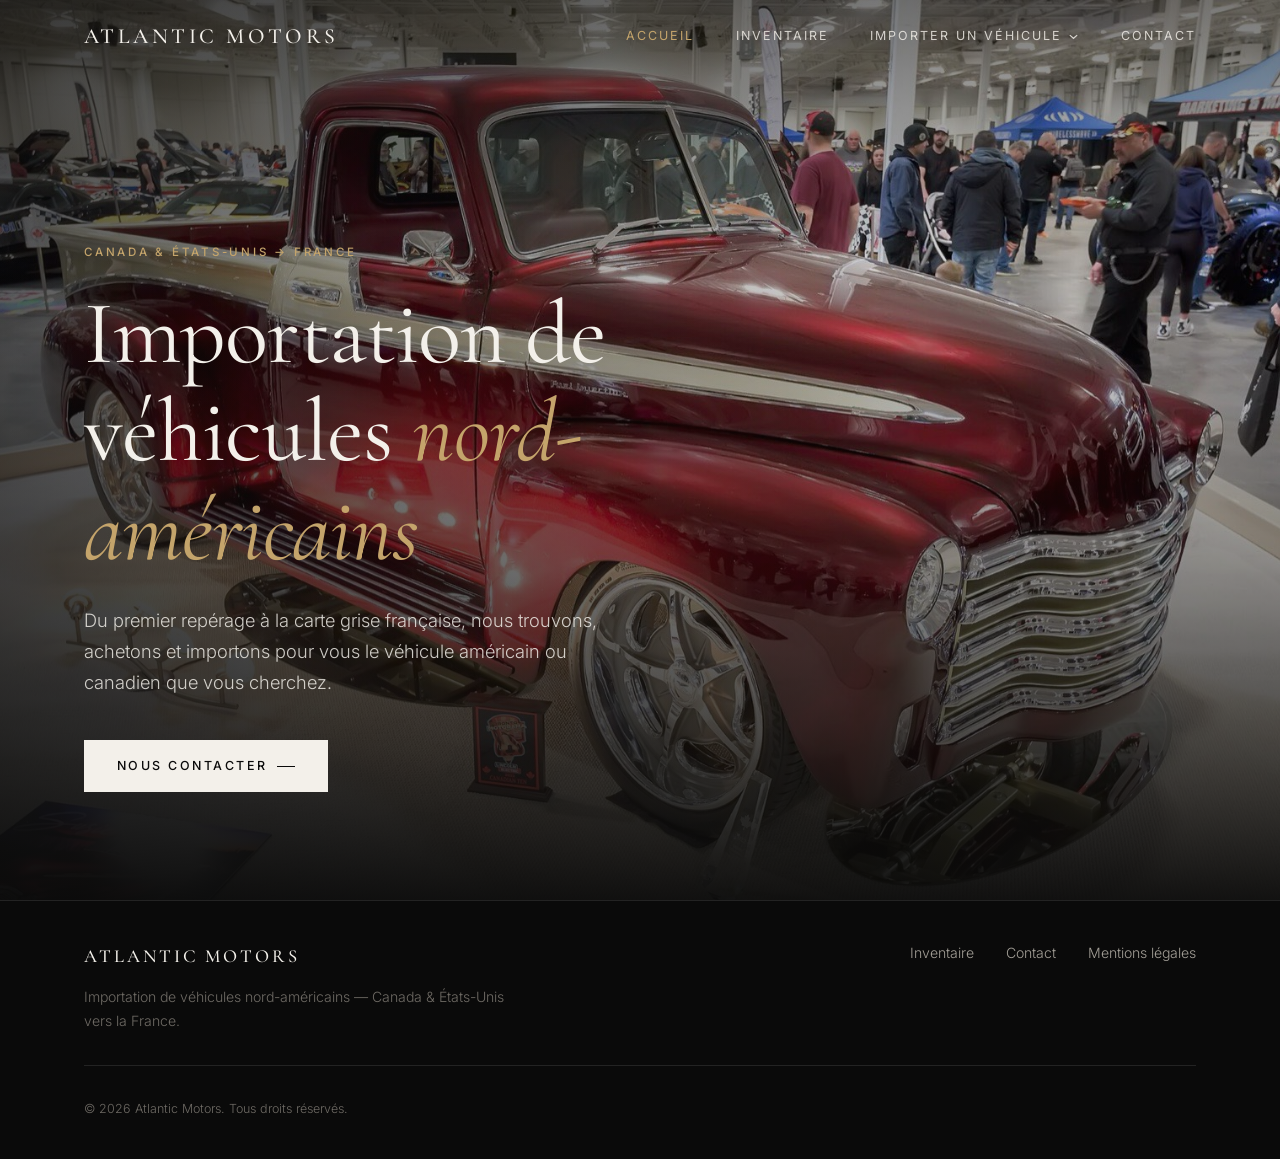
==== index.html @ 896027af "Site Atlantic Motors : pages, inventaire, espace propriétaire - Site statique (accueil, inventaire, " ====
<!DOCTYPE html>
<html lang="fr">
<head>
  <meta charset="utf-8">
  <meta name="viewport" content="width=device-width, initial-scale=1, viewport-fit=cover">
  <title>Atlantic Motors — Importation de véhicules nord-américains</title>
  <meta name="description" content="Importation de véhicules du Canada et des États-Unis vers la France : recherche, achat, transport, dédouanement, homologation et carte grise.">
  <meta name="theme-color" content="#0a0a0a">
  <link rel="preconnect" href="https://fonts.googleapis.com">
  <link rel="preconnect" href="https://fonts.gstatic.com" crossorigin>
  <link href="https://fonts.googleapis.com/css2?family=Cormorant+Garamond:ital,wght@0,400;0,500;1,400&family=Inter:wght@300;400;500&display=swap" rel="stylesheet">
  <link rel="stylesheet" href="css/style.css">
  <!-- Pour changer la photo d'accueil : remplacez assets/img/hero.jpg (format paysage, 1600 px de large conseillé) -->
  <link rel="preload" as="image" href="assets/img/hero.jpg">
</head>
<body class="page-home">

  <main id="contenu">
    <section class="hero">
      <div class="hero-media" style="background-image: url('assets/img/hero.jpg');" role="img" aria-label="Pick-up Chevrolet de 1949 restauré"></div>
      <div class="container hero-content hero-anim">
        <span class="eyebrow">Canada &amp; États-Unis → France</span>
        <h1>Importation de véhicules <em>nord-américains</em></h1>
        <p>Du premier repérage à la carte grise française, nous trouvons, achetons et importons pour vous le véhicule américain ou canadien que vous cherchez.</p>
        <div><a class="btn btn-solid" href="contact.html">Nous contacter</a></div>
      </div>
    </section>
  </main>

  <script src="js/config.js"></script>
  <script src="js/main.js"></script>
</body>
</html>
---- css/style.css ----
/* =========================================================
   Atlantic Motors — feuille de style
   Pour changer les couleurs, modifiez les variables ci-dessous.
   ========================================================= */
:root {
  --bg: #0a0a0a;
  --bg-elevated: #131313;
  --bg-soft: #1a1a1a;
  --text: #f3f0ea;
  --muted: #a39f97;
  --faint: #6e6a64;
  --line: rgba(255, 255, 255, 0.1);
  --line-strong: rgba(255, 255, 255, 0.22);
  --accent: #c4a46b;          /* doré discret — remplacez par #8e2b2b pour un rouge sombre */
  --accent-soft: rgba(196, 164, 107, 0.14);

  --font-serif: "Cormorant Garamond", "Iowan Old Style", "Palatino Linotype", Georgia, serif;
  --font-sans: "Inter", -apple-system, BlinkMacSystemFont, "Segoe UI", Roboto, sans-serif;

  --header-h: 72px;
  --gutter: clamp(20px, 5vw, 64px);
  --max: 1240px;
  --ease: cubic-bezier(0.22, 0.61, 0.36, 1);

  color-scheme: dark;
}

*, *::before, *::after { box-sizing: border-box; }

html { -webkit-text-size-adjust: 100%; scroll-behavior: smooth; }

body {
  margin: 0;
  background: var(--bg);
  color: var(--text);
  font-family: var(--font-sans);
  font-size: 16px;
  font-weight: 300;
  line-height: 1.7;
  -webkit-font-smoothing: antialiased;
  text-rendering: optimizeLegibility;
}
body.no-scroll { overflow: hidden; }

img { max-width: 100%; display: block; }
a { color: inherit; text-decoration: none; }
button { font: inherit; color: inherit; }

h1, h2, h3 {
  font-family: var(--font-serif);
  font-weight: 400;
  line-height: 1.1;
  letter-spacing: -0.01em;
  margin: 0;
}

p { margin: 0 0 1em; }

::selection { background: var(--accent); color: #000; }

:focus-visible { outline: 1px solid var(--accent); outline-offset: 3px; }

.container {
  width: 100%;
  max-width: var(--max);
  margin-inline: auto;
  padding-inline: var(--gutter);
}

.skip-link {
  position: absolute; left: 16px; top: -60px; z-index: 200;
  background: var(--text); color: var(--bg); padding: 8px 14px;
}
.skip-link:focus { top: 12px; }

.eyebrow {
  display: inline-block;
  font-size: 0.72rem;
  font-weight: 500;
  letter-spacing: 0.24em;
  text-transform: uppercase;
  color: var(--accent);
  margin-bottom: 1.4rem;
}

/* ---------- Boutons ---------- */
.btn {
  display: inline-flex;
  align-items: center;
  justify-content: center;
  gap: 0.75em;
  min-height: 52px;
  padding: 0 2rem;
  border: 1px solid var(--line-strong);
  background: transparent;
  font-size: 0.78rem;
  font-weight: 500;
  letter-spacing: 0.2em;
  text-transform: uppercase;
  cursor: pointer;
  transition: background 0.4s var(--ease), color 0.4s var(--ease), border-color 0.4s var(--ease);
}
.btn::after {
  content: "";
  width: 18px; height: 1px;
  background: currentColor;
  transition: width 0.4s var(--ease);
}
.btn:hover { border-color: var(--accent); color: var(--accent); }
.btn:hover::after { width: 28px; }
.btn-solid { background: var(--text); color: var(--bg); border-color: var(--text); }
.btn-solid:hover { background: var(--accent); border-color: var(--accent); color: #0a0a0a; }
.btn:disabled { opacity: 0.5; cursor: wait; }

/* =========================================================
   En-tête et menu
   ========================================================= */
.site-header {
  position: fixed;
  inset: 0 0 auto 0;
  z-index: 100;
  padding-top: env(safe-area-inset-top, 0px);
  transition: background 0.5s var(--ease), border-color 0.5s var(--ease);
  border-bottom: 1px solid transparent;
}
.site-header.scrolled,
.site-header.menu-open {
  background: rgba(10, 10, 10, 0.86);
  -webkit-backdrop-filter: blur(14px);
  backdrop-filter: blur(14px);
  border-bottom-color: var(--line);
}
.header-inner {
  height: var(--header-h);
  max-width: var(--max);
  margin-inline: auto;
  padding-inline: var(--gutter);
  display: flex;
  align-items: center;
  justify-content: space-between;
}
.brand {
  font-family: var(--font-serif);
  font-size: 1.35rem;
  font-weight: 500;
  letter-spacing: 0.16em;
  text-transform: uppercase;
  position: relative;
  z-index: 2;
}

.nav-list, .submenu { list-style: none; margin: 0; padding: 0; }

.nav-list a,
.sub-toggle {
  font-size: 0.78rem;
  font-weight: 400;
  letter-spacing: 0.16em;
  text-transform: uppercase;
  color: var(--text);
  opacity: 0.82;
  transition: opacity 0.3s, color 0.3s;
}
.nav-list a:hover, .sub-toggle:hover { opacity: 1; }
.nav-list a[aria-current="page"], .has-sub.is-active > .sub-toggle { color: var(--accent); opacity: 1; }

.sub-toggle {
  display: inline-flex; align-items: center; gap: 0.5em;
  background: none; border: 0; padding: 0; cursor: pointer;
}
.chevron { width: 11px; height: 11px; transition: transform 0.3s var(--ease); }
.has-sub.open .chevron { transform: rotate(180deg); }

/* Bouton burger (mobile) */
.nav-toggle {
  position: relative; z-index: 2;
  width: 44px; height: 44px;
  margin-right: -10px;
  background: none; border: 0; cursor: pointer;
  display: grid; place-content: center; gap: 7px;
}
.nav-toggle span {
  display: block; width: 24px; height: 1px; background: var(--text);
  transition: transform 0.4s var(--ease);
}
.menu-open .nav-toggle span:first-child { transform: translateY(4px) rotate(45deg); }
.menu-open .nav-toggle span:last-child { transform: translateY(-4px) rotate(-45deg); }

/* Menu mobile : panneau plein écran */
@media (max-width: 899px) {
  .main-nav {
    position: fixed;
    inset: 0;
    background: var(--bg);
    padding: calc(var(--header-h) + env(safe-area-inset-top, 0px) + 32px) var(--gutter) 48px;
    overflow-y: auto;
    opacity: 0;
    visibility: hidden;
    transition: opacity 0.45s var(--ease), visibility 0.45s;
  }
  .menu-open .main-nav { opacity: 1; visibility: visible; }
  .nav-list > li {
    border-bottom: 1px solid var(--line);
    opacity: 0; transform: translateY(12px);
    transition: opacity 0.5s var(--ease), transform 0.5s var(--ease);
  }
  .menu-open .nav-list > li { opacity: 1; transform: none; }
  .menu-open .nav-list > li:nth-child(2) { transition-delay: 0.05s; }
  .menu-open .nav-list > li:nth-child(3) { transition-delay: 0.1s; }
  .menu-open .nav-list > li:nth-child(4) { transition-delay: 0.15s; }
  .nav-list > li > a,
  .nav-list > li > .sub-toggle {
    display: flex; justify-content: space-between; align-items: center; width: 100%;
    padding: 1.15rem 0;
    font-family: var(--font-serif);
    font-size: 1.75rem;
    letter-spacing: 0;
    text-transform: none;
    opacity: 1;
  }
  .chevron { width: 16px; height: 16px; }
  .submenu {
    display: block; max-height: 0; overflow: hidden;
    transition: max-height 0.45s var(--ease);
  }
  .has-sub.open .submenu { max-height: 240px; }
  .submenu a { display: block; padding: 0.55rem 0 0.55rem 1rem; font-size: 0.82rem; border-left: 1px solid var(--line-strong); }
  .submenu li:last-child a { margin-bottom: 1.2rem; }
}

/* Menu bureau avec sous-menu déroulant */
@media (min-width: 900px) {
  .nav-toggle { display: none; }
  .nav-list { display: flex; align-items: center; gap: 2.6rem; }
  .has-sub { position: relative; }
  .nav-list > li > a, .sub-toggle { padding: 0.6rem 0; display: inline-flex; }
  .submenu {
    position: absolute;
    top: 100%; left: 50%;
    min-width: 290px;
    padding: 0.75rem 0;
    background: rgba(14, 14, 14, 0.97);
    border: 1px solid var(--line);
    transform: translate(-50%, 8px);
    opacity: 0; visibility: hidden;
    transition: opacity 0.3s var(--ease), transform 0.3s var(--ease), visibility 0.3s;
  }
  .has-sub:hover .submenu,
  .has-sub:focus-within .submenu,
  .has-sub.open .submenu {
    opacity: 1; visibility: visible; transform: translate(-50%, 0);
  }
  .has-sub:hover .chevron { transform: rotate(180deg); }
  .submenu a { display: block; padding: 0.7rem 1.5rem; letter-spacing: 0.12em; white-space: nowrap; }
  .submenu a:hover { background: var(--bg-soft); }
}

/* =========================================================
   Accueil — image plein écran
   ========================================================= */
.hero {
  position: relative;
  min-height: 100vh;
  min-height: 100svh;
  display: flex;
  align-items: flex-end;
  overflow: hidden;
  isolation: isolate;
}
.hero-media {
  position: absolute; inset: 0; z-index: -2;
  background: #111 center / cover no-repeat;
  transform: scale(1.08);
  transition: transform 6s var(--ease);
}
.is-loaded .hero-media { transform: scale(1); }
.hero::after {
  content: ""; position: absolute; inset: 0; z-index: -1;
  background:
    linear-gradient(180deg, rgba(10,10,10,0.55) 0%, rgba(10,10,10,0.15) 30%, rgba(10,10,10,0.45) 62%, rgba(10,10,10,0.96) 100%),
    linear-gradient(90deg, rgba(10,10,10,0.6) 0%, rgba(10,10,10,0) 70%);
}
.hero-content {
  padding-block: calc(var(--header-h) + 64px) clamp(56px, 12vh, 120px);
}
.hero h1 {
  font-size: clamp(2.6rem, 8vw, 5.6rem);
  max-width: 13ch;
  margin-bottom: 1.5rem;
}
.hero h1 em { font-style: italic; color: var(--accent); }
.hero p {
  max-width: 34rem;
  font-size: clamp(1rem, 2.2vw, 1.15rem);
  color: rgba(243, 240, 234, 0.82);
  margin-bottom: 2.6rem;
}
.hero-anim > * {
  opacity: 0; transform: translateY(18px);
  transition: opacity 1.1s var(--ease), transform 1.1s var(--ease);
}
.is-loaded .hero-anim > * { opacity: 1; transform: none; }
.is-loaded .hero-anim > *:nth-child(2) { transition-delay: 0.15s; }
.is-loaded .hero-anim > *:nth-child(3) { transition-delay: 0.3s; }
.is-loaded .hero-anim > *:nth-child(4) { transition-delay: 0.45s; }

/* =========================================================
   En-tête des pages intérieures
   ========================================================= */
.page-hero {
  position: relative;
  padding-block: calc(var(--header-h) + clamp(64px, 12vw, 140px)) clamp(48px, 8vw, 96px);
  border-bottom: 1px solid var(--line);
  isolation: isolate;
  overflow: hidden;
}
.page-hero-media {
  position: absolute; inset: 0; z-index: -2;
  background: center / cover no-repeat;
  opacity: 0.38;
}
.page-hero.has-image::after {
  content: ""; position: absolute; inset: 0; z-index: -1;
  background: linear-gradient(180deg, rgba(10,10,10,0.5), var(--bg));
}
.page-hero h1 { font-size: clamp(2.4rem, 6.5vw, 4.6rem); max-width: 16ch; }
.page-hero .lead {
  margin-top: 1.6rem;
  max-width: 38rem;
  color: var(--muted);
  font-size: 1.08rem;
}

.section { padding-block: clamp(64px, 10vw, 128px); }
.section + .section { padding-top: 0; }
.section-title { font-size: clamp(1.9rem, 4.5vw, 3rem); margin-bottom: 1.5rem; }

/* Apparition au défilement */
.reveal {
  opacity: 0; transform: translateY(24px);
  transition: opacity 0.9s var(--ease) var(--delay, 0ms), transform 0.9s var(--ease) var(--delay, 0ms);
}
.reveal.is-visible { opacity: 1; transform: none; }

/* =========================================================
   Inventaire
   ========================================================= */
.inventory-bar {
  display: flex; flex-wrap: wrap; gap: 1rem 2rem;
  align-items: center; justify-content: space-between;
  margin-bottom: 3rem;
}
.filters { display: flex; flex-wrap: wrap; gap: 0.5rem; }
.filters button {
  background: none;
  border: 1px solid var(--line);
  padding: 0.55rem 1.1rem;
  font-size: 0.72rem; letter-spacing: 0.16em; text-transform: uppercase;
  color: var(--muted);
  cursor: pointer;
  transition: all 0.3s var(--ease);
}
.filters button:hover { color: var(--text); border-color: var(--line-strong); }
.filters button[aria-pressed="true"] { color: var(--bg); background: var(--text); border-color: var(--text); }
.vehicle-count { color: var(--faint); font-size: 0.85rem; letter-spacing: 0.06em; }

.vehicle-grid {
  display: grid;
  grid-template-columns: repeat(auto-fill, minmax(min(100%, 340px), 1fr));
  gap: clamp(2.5rem, 4vw, 3.5rem) clamp(1.5rem, 3vw, 2.5rem);
}
.vehicle-link { display: block; }
.vehicle-media {
  position: relative;
  aspect-ratio: 4 / 3;
  overflow: hidden;
  background: var(--bg-soft);
}
.vehicle-media img {
  width: 100%; height: 100%; object-fit: cover;
  transition: transform 1.2s var(--ease), filter 0.6s var(--ease);
}
.vehicle-link:hover .vehicle-media img { transform: scale(1.04); }
.status-vendu .vehicle-media img { filter: grayscale(0.85) brightness(0.6); }

.badge {
  display: inline-flex; align-items: center; gap: 0.5em;
  font-size: 0.66rem; font-weight: 500; letter-spacing: 0.18em; text-transform: uppercase;
  padding: 0.4rem 0.75rem;
  background: rgba(10, 10, 10, 0.72);
  -webkit-backdrop-filter: blur(6px); backdrop-filter: blur(6px);
  border: 1px solid var(--line);
}
.vehicle-media .badge { position: absolute; top: 14px; left: 14px; }
.badge::before { content: ""; width: 6px; height: 6px; border-radius: 50%; background: currentColor; }
.badge-disponible { color: var(--accent); }
.badge-reserve { color: var(--text); }
.badge-reserve::before { background: transparent; border: 1px solid currentColor; }
.badge-vendu { color: var(--faint); }

.vehicle-info { padding-top: 1.3rem; }
.vehicle-make {
  font-size: 0.7rem; letter-spacing: 0.22em; text-transform: uppercase;
  color: var(--muted); margin-bottom: 0.35rem;
}
.vehicle-model { font-size: 1.75rem; margin-bottom: 0.6rem; transition: color 0.3s; }
.vehicle-link:hover .vehicle-model { color: var(--accent); }
.vehicle-meta {
  display: flex; gap: 1.2rem;
  font-size: 0.88rem; color: var(--muted);
  margin-bottom: 1rem;
}
.vehicle-meta span + span::before { content: "·"; margin-right: 1.2rem; color: var(--faint); }
.vehicle-price {
  display: flex; justify-content: space-between; align-items: baseline;
  padding-top: 1rem; border-top: 1px solid var(--line);
  font-family: var(--font-serif); font-size: 1.4rem;
  margin: 0;
}
.price-label {
  font-family: var(--font-sans);
  font-size: 0.68rem; letter-spacing: 0.18em; text-transform: uppercase;
  color: var(--faint);
}
.status-vendu .vehicle-price { color: var(--faint); text-decoration: line-through; text-decoration-thickness: 1px; }
.empty { color: var(--muted); grid-column: 1 / -1; }

/* ---------- Fiche détaillée (fenêtre) ---------- */
.vehicle-dialog {
  width: min(1180px, 100%);
  max-width: 100%;
  max-height: 100%;
  height: 100%;
  margin: 0 auto;
  padding: 0;
  border: 0;
  background: var(--bg);
  color: var(--text);
  overflow-y: auto;
  overscroll-behavior: contain;
}
.vehicle-dialog::backdrop { background: rgba(0, 0, 0, 0.82); -webkit-backdrop-filter: blur(4px); backdrop-filter: blur(4px); }
.vehicle-dialog[open] { animation: dialog-in 0.5s var(--ease); }
@keyframes dialog-in { from { opacity: 0; transform: translateY(24px); } to { opacity: 1; transform: none; } }

@media (min-width: 900px) {
  .vehicle-dialog { height: auto; max-height: calc(100vh - 64px); margin: auto; border: 1px solid var(--line); }
}

.dialog-close {
  position: sticky; top: 0; z-index: 5;
  display: flex; margin-left: auto;
  width: 52px; height: 52px;
  align-items: center; justify-content: center;
  background: rgba(10,10,10,0.85); border: 0; cursor: pointer;
  font-size: 1.6rem; font-weight: 200; line-height: 1;
  margin-top: env(safe-area-inset-top, 0px);
}
.dialog-close:hover { color: var(--accent); }

.detail {
  display: grid;
  gap: 2rem;
  padding: 0 0 2.5rem;
  margin-top: -52px;
}
@media (min-width: 900px) {
  .detail { grid-template-columns: 1.35fr 1fr; gap: 3rem; padding: 3rem; margin-top: -52px; }
}
.gallery-main {
  position: relative;
  aspect-ratio: 4 / 3;
  background: var(--bg-soft);
  overflow: hidden;
}
.gallery-main img {
  width: 100%; height: 100%; object-fit: cover;
  opacity: 0; transition: opacity 0.5s var(--ease);
}
.gallery-main img.is-shown { opacity: 1; }
.gallery-nav {
  position: absolute; top: 50%; transform: translateY(-50%);
  width: 44px; height: 44px;
  background: rgba(10,10,10,0.6); border: 1px solid var(--line);
  font-size: 1.5rem; line-height: 1; cursor: pointer;
  transition: background 0.3s, color 0.3s;
}
.gallery-nav:hover { background: rgba(10,10,10,0.9); color: var(--accent); }
.gallery-nav.prev { left: 12px; }
.gallery-nav.next { right: 12px; }
.gallery-counter {
  position: absolute; right: 14px; bottom: 12px;
  font-size: 0.72rem; letter-spacing: 0.14em;
  background: rgba(10,10,10,0.6); padding: 0.25rem 0.6rem;
}
.thumbs {
  display: flex; gap: 8px; margin-top: 8px;
  overflow-x: auto; padding-inline: var(--gutter);
}
@media (min-width: 900px) { .thumbs { padding-inline: 0; } }
.thumb {
  flex: 0 0 88px; aspect-ratio: 4 / 3;
  padding: 0; border: 1px solid transparent; background: none; cursor: pointer;
  opacity: 0.5; transition: opacity 0.3s, border-color 0.3s;
}
.thumb img { width: 100%; height: 100%; object-fit: cover; }
.thumb:hover { opacity: 0.85; }
.thumb[aria-current="true"] { opacity: 1; border-color: var(--accent); }

.detail-info { padding-inline: var(--gutter); }
@media (min-width: 900px) { .detail-info { padding-inline: 0; padding-top: 0.5rem; } }
.detail-info .badge { margin-bottom: 1.4rem; }
.detail-title { font-size: clamp(2rem, 5vw, 2.8rem); margin-bottom: 1.4rem; }
.detail-year { color: var(--muted); font-style: italic; }
.detail-price {
  display: flex; flex-direction: column; gap: 0.2rem;
  font-family: var(--font-serif); font-size: 2rem;
  margin-bottom: 1.6rem;
}
.detail-desc { color: var(--muted); margin-bottom: 2rem; }
.specs { margin: 0 0 2.2rem; border-top: 1px solid var(--line); }
.specs div {
  display: flex; justify-content: space-between; gap: 1.5rem;
  padding: 0.75rem 0; border-bottom: 1px solid var(--line);
  font-size: 0.92rem;
}
.specs dt { color: var(--muted); }
.specs dd { margin: 0; text-align: right; }
.detail-cta .btn { width: 100%; }
.sold-note { color: var(--muted); font-size: 0.92rem; }
.ref { margin-top: 1.4rem; font-size: 0.72rem; letter-spacing: 0.16em; color: var(--faint); }

/* =========================================================
   Pages d'import
   ========================================================= */
.intro-grid { display: grid; gap: 2rem; }
@media (min-width: 900px) { .intro-grid { grid-template-columns: 1fr 1.4fr; gap: 5rem; } }
.intro-grid p { color: var(--muted); font-size: 1.05rem; }

.steps { list-style: none; margin: 0; padding: 0; counter-reset: step; }
.step {
  counter-increment: step;
  display: grid;
  grid-template-columns: 3.2rem 1fr;
  gap: 0 1.2rem;
  padding: 2.4rem 0;
  border-top: 1px solid var(--line);
}
.step:last-child { border-bottom: 1px solid var(--line); }
.step::before {
  content: counter(step, decimal-leading-zero);
  font-family: var(--font-serif);
  font-size: 1.6rem;
  color: var(--accent);
  line-height: 1.2;
}
@media (min-width: 900px) {
  .step { grid-template-columns: 8rem 1fr 1.2fr; gap: 0 3rem; }
  .step::before { font-size: 2.6rem; }
  .step-body { grid-column: 3; }
  .step h3 { grid-column: 2; }
}
.step h3 { font-size: 1.6rem; margin-bottom: 0.8rem; }
.step-body { grid-column: 2; color: var(--muted); }
.step-body p:last-child { margin-bottom: 0; }
.step-body strong { color: var(--text); font-weight: 500; }
.step-meta {
  display: flex; flex-wrap: wrap; gap: 0.5rem 1.5rem;
  margin-top: 1rem;
  font-size: 0.8rem; letter-spacing: 0.04em; color: var(--text);
}
.step-meta span { display: inline-flex; gap: 0.5em; }
.step-meta span::before { content: "—"; color: var(--accent); }

.callout {
  position: relative;
  padding: clamp(2rem, 5vw, 3.5rem);
  background: var(--bg-elevated);
  border: 1px solid var(--line);
  border-left: 2px solid var(--accent);
}
.callout h2 { font-size: clamp(1.7rem, 4vw, 2.4rem); margin-bottom: 1.2rem; }
.callout p, .callout li { color: var(--muted); }
.callout ul { padding-left: 1.1rem; margin: 0 0 1rem; }
.callout li { margin-bottom: 0.5rem; }
.callout li::marker { color: var(--accent); }
.callout strong { color: var(--text); font-weight: 500; }

.figures-wrap { overflow-x: auto; }
.figures {
  width: 100%;
  border-collapse: collapse;
  font-size: 0.95rem;
  min-width: 520px;
}
.figures th, .figures td {
  text-align: left; padding: 1rem 1rem 1rem 0;
  border-bottom: 1px solid var(--line);
  vertical-align: top;
}
.figures th {
  font-size: 0.68rem; font-weight: 500; letter-spacing: 0.18em; text-transform: uppercase;
  color: var(--faint);
}
.figures td:first-child { color: var(--muted); width: 45%; }
.figures td.value { font-family: var(--font-serif); font-size: 1.2rem; color: var(--text); white-space: nowrap; }
.disclaimer {
  margin-top: 1.4rem;
  font-size: 0.82rem; color: var(--faint);
}
.disclaimer strong { color: var(--accent); font-weight: 500; letter-spacing: 0.08em; text-transform: uppercase; font-size: 0.72rem; }

.docs-list { list-style: none; padding: 0; margin: 0; display: grid; gap: 0; }
@media (min-width: 700px) { .docs-list { grid-template-columns: 1fr 1fr; column-gap: 3rem; } }
.docs-list li {
  padding: 1rem 0 1rem 1.6rem; border-bottom: 1px solid var(--line);
  position: relative; color: var(--muted);
}
.docs-list li::before {
  content: ""; position: absolute; left: 0; top: 1.75rem;
  width: 8px; height: 1px; background: var(--accent);
}
.docs-list strong { color: var(--text); font-weight: 500; }

.cta-band {
  text-align: center;
  padding-block: clamp(72px, 12vw, 140px);
  border-top: 1px solid var(--line);
}
.cta-band h2 { font-size: clamp(2rem, 5vw, 3.2rem); margin-bottom: 1rem; }
.cta-band p { color: var(--muted); margin-bottom: 2.4rem; }

/* =========================================================
   Contact
   ========================================================= */
.contact-grid { display: grid; gap: 3.5rem; }
@media (min-width: 900px) { .contact-grid { grid-template-columns: 1fr 1.8fr; gap: 6rem; } }
.contact-aside h2 { font-size: 1.8rem; margin-bottom: 1.2rem; }
.contact-aside p { color: var(--muted); }
.contact-lines { list-style: none; padding: 0; margin: 2rem 0 0; }
.contact-lines li { padding: 1rem 0; border-top: 1px solid var(--line); }
.contact-lines li:last-child { border-bottom: 1px solid var(--line); }
.contact-lines .lbl {
  display: block; font-size: 0.68rem; letter-spacing: 0.18em; text-transform: uppercase;
  color: var(--faint); margin-bottom: 0.2rem;
}
.contact-lines a:hover { color: var(--accent); }

.vehicle-notice {
  padding: 1rem 1.25rem;
  margin-bottom: 2.4rem;
  border: 1px solid var(--line);
  border-left: 2px solid var(--accent);
  background: var(--accent-soft);
  font-size: 0.92rem;
}
.vehicle-notice strong { font-weight: 500; }

.form-grid { display: grid; gap: 1.8rem 2rem; }
@media (min-width: 700px) {
  .form-grid { grid-template-columns: 1fr 1fr; }
  .field-full { grid-column: 1 / -1; }
}
.field label {
  display: block;
  font-size: 0.7rem; font-weight: 500; letter-spacing: 0.18em; text-transform: uppercase;
  color: var(--muted);
  margin-bottom: 0.5rem;
}
.field label .opt { text-transform: none; letter-spacing: 0; color: var(--faint); font-weight: 300; }
.field input,
.field select,
.field textarea {
  width: 100%;
  padding: 0.85rem 0;
  background: transparent;
  border: 0;
  border-bottom: 1px solid var(--line-strong);
  border-radius: 0;
  color: var(--text);
  font: inherit;
  font-size: 1rem;  /* évite le zoom automatique sur iOS */
  transition: border-color 0.3s;
  -webkit-appearance: none;
  appearance: none;
}
.field select {
  background-image: url("data:image/svg+xml,%3Csvg xmlns='http://www.w3.org/2000/svg' viewBox='0 0 12 12'%3E%3Cpath d='M2 4.5 6 8l4-3.5' fill='none' stroke='%23a39f97' stroke-width='1.2'/%3E%3C/svg%3E");
  background-repeat: no-repeat; background-position: right 2px center; background-size: 12px;
  padding-right: 1.5rem;
}
.field select option { background: var(--bg-elevated); color: var(--text); }
.field textarea { resize: vertical; min-height: 160px; line-height: 1.6; }
.field input:focus,
.field select:focus,
.field textarea:focus { outline: none; border-bottom-color: var(--accent); }
.field input::placeholder, .field textarea::placeholder { color: var(--faint); }
.was-validated .field :invalid { border-bottom-color: #c25b5b; }

.consent {
  display: flex; gap: 0.8rem; align-items: flex-start;
  font-size: 0.85rem; color: var(--muted);
  cursor: pointer;
}
.consent input { margin-top: 0.3rem; accent-color: var(--accent); width: 16px; height: 16px; flex: none; }
.was-validated .consent input:invalid { outline: 1px solid #c25b5b; }

.form-actions { display: flex; flex-wrap: wrap; align-items: center; gap: 1.5rem; }
.form-status {
  padding: 1rem 1.25rem; font-size: 0.92rem;
  border: 1px solid var(--line); width: 100%;
}
.form-status.success { border-left: 2px solid var(--accent); }
.form-status.error { border-left: 2px solid #c25b5b; }
.hp { position: absolute; left: -9999px; width: 1px; height: 1px; overflow: hidden; }

/* =========================================================
   Mentions légales
   ========================================================= */
.legal { max-width: 46rem; }
.legal h2 { font-size: 1.7rem; margin: 3rem 0 1rem; }
.legal h2:first-child { margin-top: 0; }
.legal p, .legal li { color: var(--muted); }
.legal a { color: var(--text); border-bottom: 1px solid var(--line-strong); }
.legal a:hover { color: var(--accent); }
.legal mark { background: var(--accent-soft); color: var(--accent); padding: 0 0.25em; }
.legal ul { padding-left: 1.1rem; }

/* =========================================================
   Pied de page
   ========================================================= */
.site-footer {
  border-top: 1px solid var(--line);
  padding-block: 3.5rem calc(2.5rem + env(safe-area-inset-bottom, 0px));
  font-size: 0.88rem;
}
.footer-inner {
  display: grid; gap: 2rem;
}
@media (min-width: 800px) {
  .footer-inner { grid-template-columns: 1.5fr 1fr; align-items: start; }
  .footer-copy { grid-column: 1 / -1; }
}
.footer-brand .brand { display: inline-block; margin-bottom: 0.8rem; font-size: 1.15rem; }
.footer-brand p { color: var(--faint); max-width: 28rem; margin: 0; }
.footer-links { list-style: none; padding: 0; margin: 0; display: flex; flex-wrap: wrap; gap: 0.6rem 2rem; }
@media (min-width: 800px) { .footer-links { justify-content: flex-end; } }
.footer-links a { color: var(--muted); transition: color 0.3s; }
.footer-links a:hover { color: var(--accent); }
.footer-copy { margin: 0; padding-top: 2rem; border-top: 1px solid var(--line); color: var(--faint); font-size: 0.78rem; }

/* Accueil : le pied de page reste discret sous l'image */
.page-home .site-footer { padding-top: 2.5rem; }

/* =========================================================
   Accessibilité : réduire les animations si demandé
   ========================================================= */
@media (prefers-reduced-motion: reduce) {
  *, *::before, *::after {
    animation-duration: 0.01ms !important;
    transition-duration: 0.01ms !important;
    transition-delay: 0ms !important;
    scroll-behavior: auto !important;
  }
  .reveal, .hero-anim > * { opacity: 1; transform: none; }
}

/* Le flou d'arrière-plan crée un bloc conteneur qui confinerait le menu mobile plein écran :
   on le désactive quand le menu est ouvert. */
.site-header.menu-open {
  -webkit-backdrop-filter: none;
  backdrop-filter: none;
  background: var(--bg);
}

/* Fiche détaillée : la galerie reste visible pendant le défilement (grand écran) */
@media (min-width: 900px) {
  .gallery { position: sticky; top: 1rem; align-self: start; }
}

/* =========================================================
   Contact : réseaux sociaux et WhatsApp
   ========================================================= */
.social-block { margin-top: 3rem; }
.social-title {
  font-family: var(--font-sans);
  font-size: 0.68rem; font-weight: 500; letter-spacing: 0.18em; text-transform: uppercase;
  color: var(--faint);
  margin-bottom: 0.8rem;
}
.social-list { list-style: none; padding: 0; margin: 0; border-top: 1px solid var(--line); }
.social-list a {
  display: flex; align-items: center; gap: 0.9rem;
  min-height: 56px; padding: 0.6rem 0;
  border-bottom: 1px solid var(--line);
  transition: color 0.3s var(--ease);
}
.social-icon { width: 22px; height: 22px; flex: none; color: var(--accent); }
.social-name { font-weight: 400; }
.social-detail { color: var(--muted); font-size: 0.88rem; overflow: hidden; text-overflow: ellipsis; white-space: nowrap; min-width: 0; }
.social-arrow { margin-left: auto; color: var(--faint); transition: transform 0.3s var(--ease), color 0.3s; }
.social-list a:hover { color: var(--accent); }
.social-list a:hover .social-arrow { color: var(--accent); transform: translate(2px, -2px); }
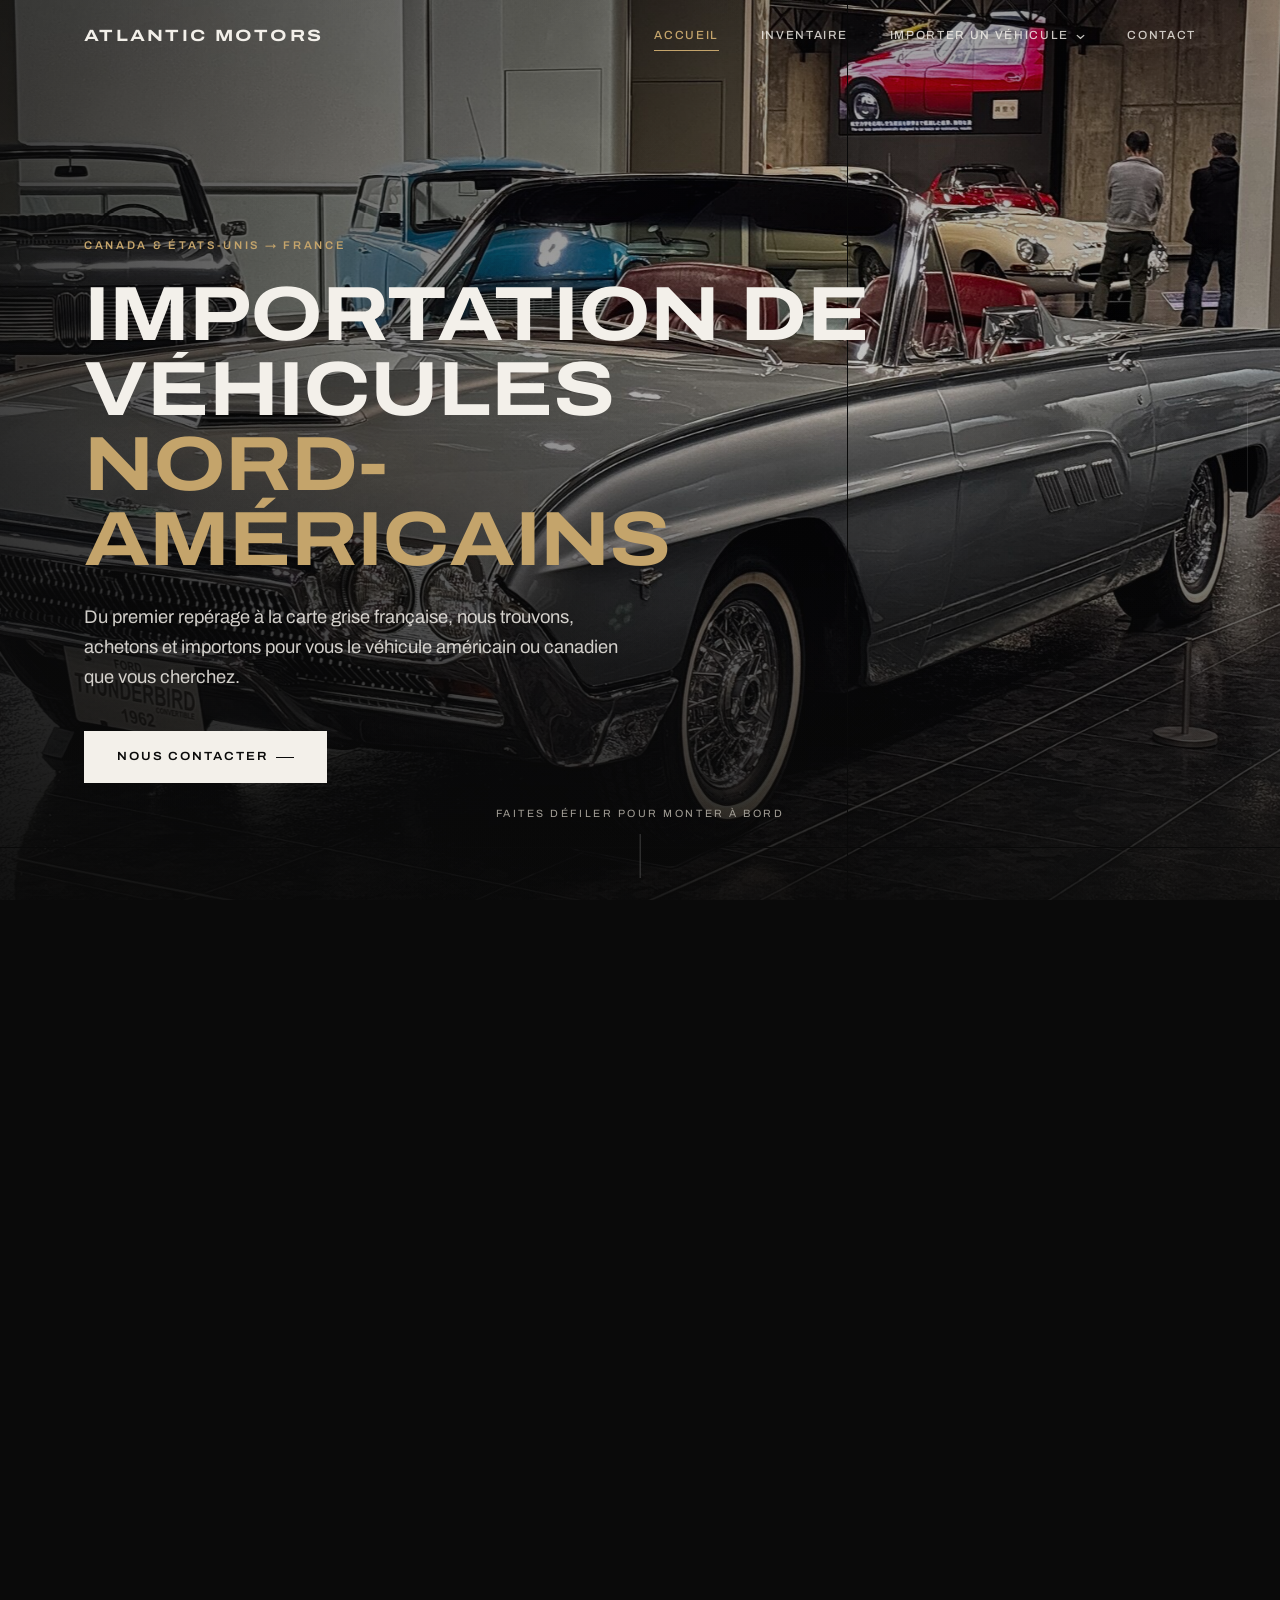
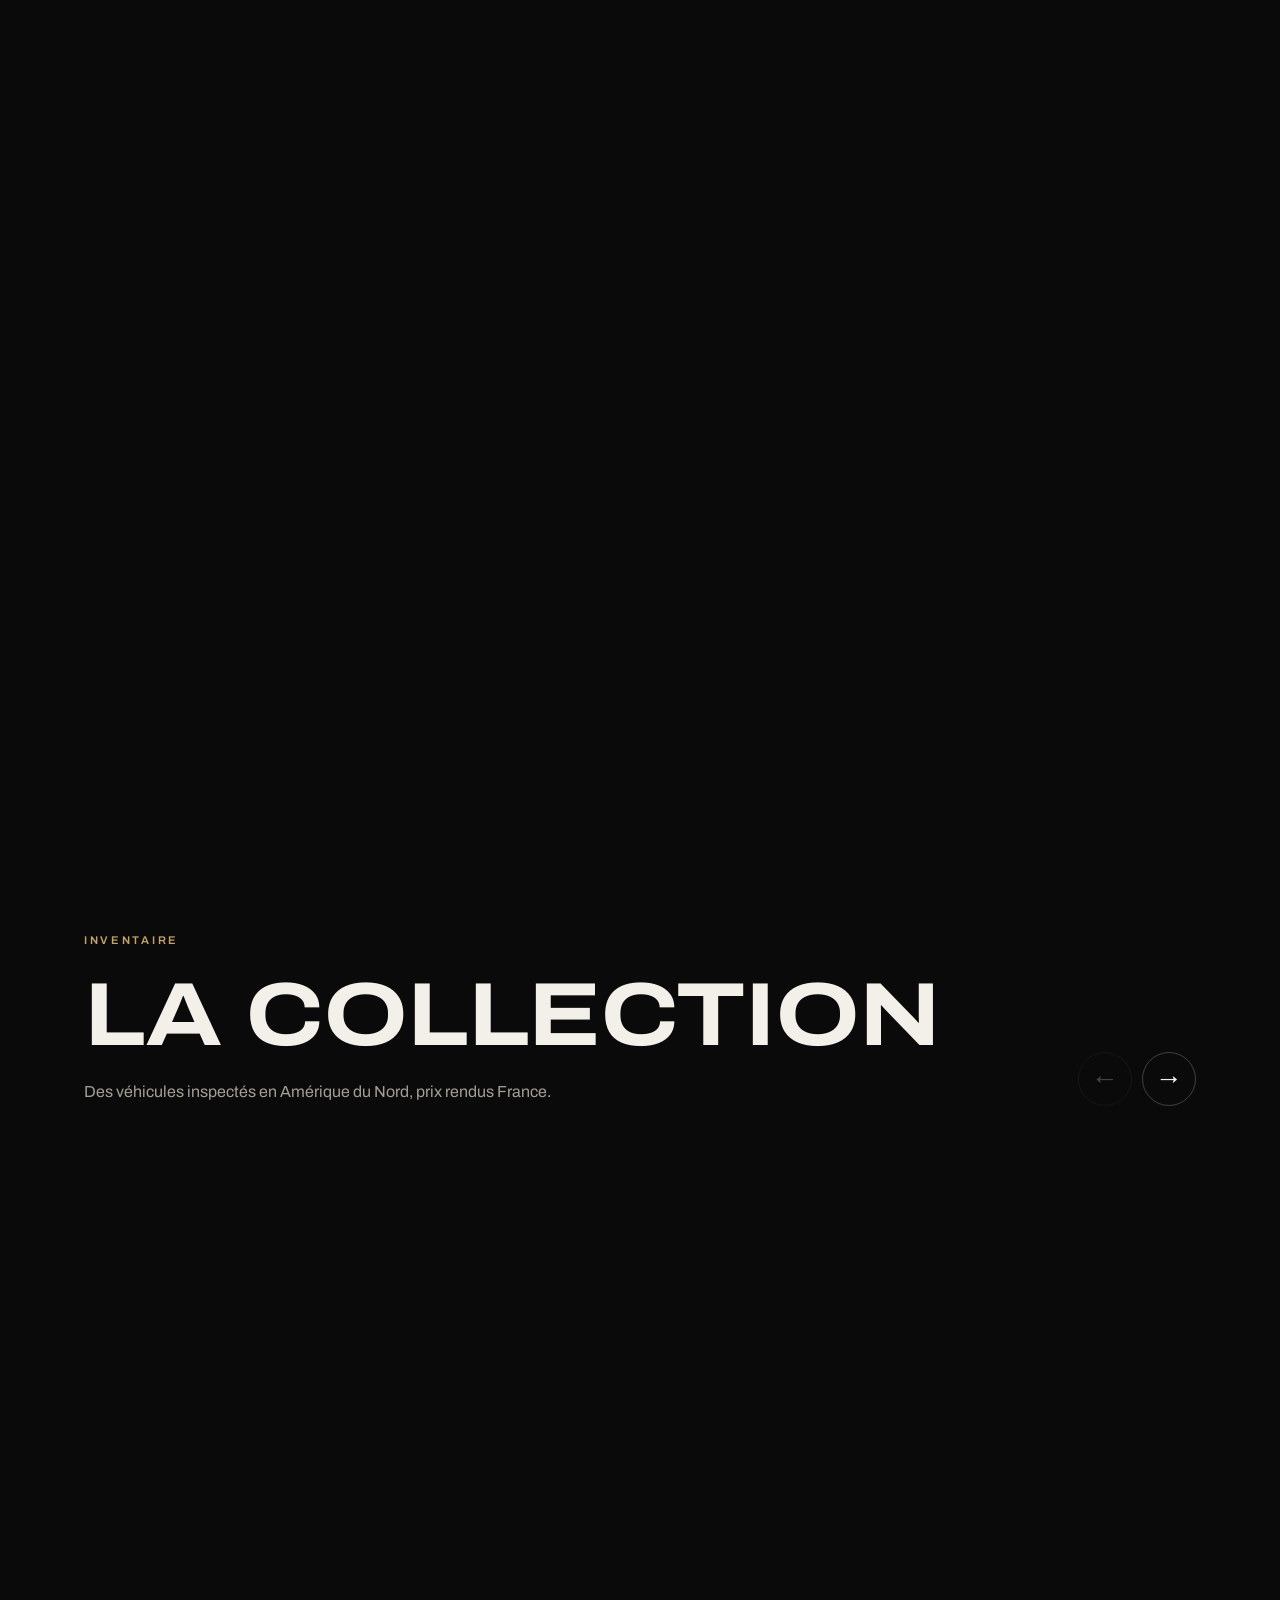
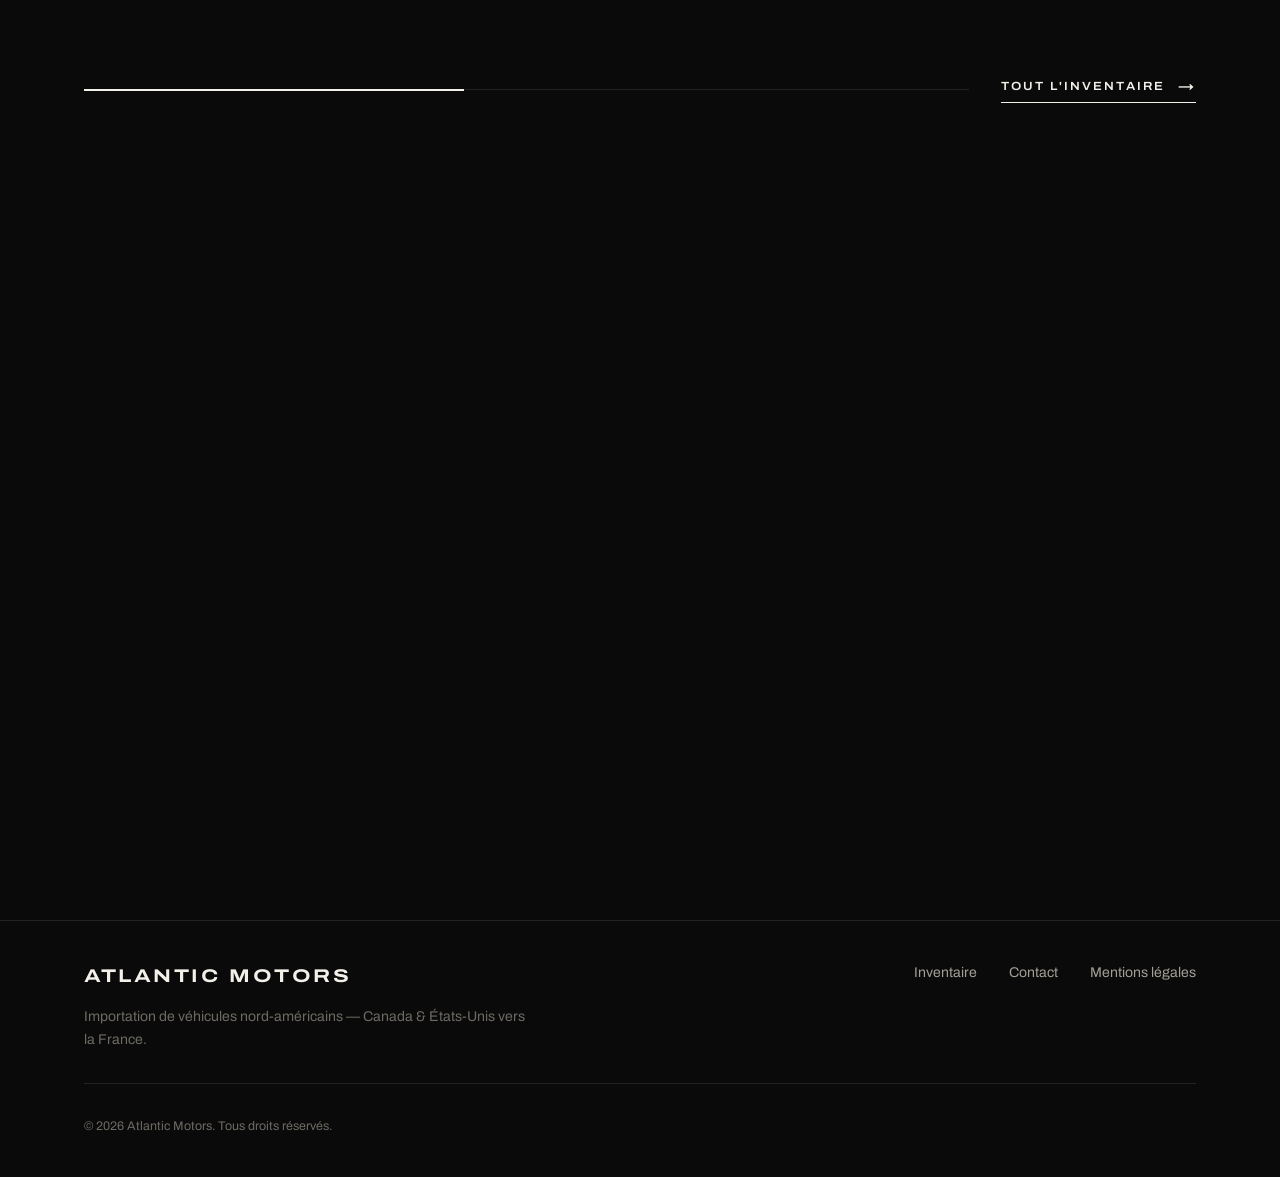
==== commit 9d41fd4f: "Accueil animé, dossier des demandes et refonte du design - Accueil : défilement qui fait « monter à " ====
--- a/index.html
+++ b/index.html
@@ -8,26 +8,122 @@
   <meta name="theme-color" content="#0a0a0a">
   <link rel="preconnect" href="https://fonts.googleapis.com">
   <link rel="preconnect" href="https://fonts.gstatic.com" crossorigin>
-  <link href="https://fonts.googleapis.com/css2?family=Cormorant+Garamond:ital,wght@0,400;0,500;1,400&family=Inter:wght@300;400;500&display=swap" rel="stylesheet">
+  <link href="https://fonts.googleapis.com/css2?family=Archivo:wdth,wght@62..125,300..800&display=swap" rel="stylesheet">
   <link rel="stylesheet" href="css/style.css">
-  <!-- Pour changer la photo d'accueil : remplacez assets/img/hero.jpg (format paysage, 1600 px de large conseillé) -->
-  <link rel="preload" as="image" href="assets/img/hero.jpg">
+  <!--
+    PHOTOS DE L'ACCUEIL
+    - assets/img/accueil-exterieur.jpg : la voiture vue de l'extérieur (paysage)
+    - assets/img/accueil-interieur.jpg : l'habitacle de la voiture
+    Pour changer le point vers lequel on « plonge » dans la voiture, modifiez
+    data-focus="60% 34%" ci-dessous (position horizontale puis verticale de l'habitacle sur la photo).
+  -->
+  <link rel="preload" as="image" href="assets/img/accueil-exterieur.jpg">
 </head>
 <body class="page-home">
 
   <main id="contenu">
-    <section class="hero">
-      <div class="hero-media" style="background-image: url('assets/img/hero.jpg');" role="img" aria-label="Pick-up Chevrolet de 1949 restauré"></div>
-      <div class="container hero-content hero-anim">
-        <span class="eyebrow">Canada &amp; États-Unis → France</span>
-        <h1>Importation de véhicules <em>nord-américains</em></h1>
-        <p>Du premier repérage à la carte grise française, nous trouvons, achetons et importons pour vous le véhicule américain ou canadien que vous cherchez.</p>
-        <div><a class="btn btn-solid" href="contact.html">Nous contacter</a></div>
+    <section class="ride" id="ride" aria-label="Accueil">
+      <div class="ride-stage">
+        <img class="ride-layer ride-exterior" src="assets/img/accueil-exterieur.jpg" alt="Ford Thunderbird cabriolet de 1962" data-focus="60% 34%">
+        <img class="ride-layer ride-interior" src="assets/img/accueil-interieur.jpg" alt="Habitacle de la Ford Thunderbird 1962 : volant rouge et tableau de bord chromé" loading="eager">
+        <div class="ride-shade"></div>
+
+        <!-- 1. Vue extérieure -->
+        <div class="ride-intro">
+          <div class="container hero-anim">
+            <span class="eyebrow">Canada &amp; États-Unis → France</span>
+            <h1>Importation de véhicules <em>nord-américains</em></h1>
+            <p>Du premier repérage à la carte grise française, nous trouvons, achetons et importons pour vous le véhicule américain ou canadien que vous cherchez.</p>
+            <div><a class="btn btn-solid" href="#a-bord" data-ride-jump>Nous contacter</a></div>
+          </div>
+          <a class="ride-hint" href="#a-bord" data-ride-jump>
+            <span>Faites défiler pour monter à bord</span>
+            <i aria-hidden="true"></i>
+          </a>
+        </div>
+
+        <!-- 2. À bord : informations de contact -->
+        <div class="ride-cabin" id="a-bord">
+          <div class="cabin-card">
+            <div class="cabin-info">
+              <span class="eyebrow">Bienvenue à bord</span>
+              <h2>Prenez place, <br><em>parlons de votre projet.</em></h2>
+              <p>Dites-nous quel véhicule vous fait rêver&nbsp;: nous vous recontactons sous 48&nbsp;heures avec une première estimation.</p>
+              <ul class="cabin-lines">
+                <li><span class="lbl">Téléphone</span><a data-site="telephone" href="tel:+33600000000">+33 6 00 00 00 00</a></li>
+                <li><span class="lbl">E-mail</span><a data-site="email" href="mailto:contact@exemple.fr">contact@exemple.fr</a></li>
+              </ul>
+              <div class="social-block cabin-social">
+                <ul class="social-list" data-social></ul>
+              </div>
+            </div>
+
+            <form class="cabin-form" id="cabin-form" novalidate>
+              <div class="hp" aria-hidden="true"><label>Ne pas remplir <input type="text" name="_gotcha" tabindex="-1" autocomplete="off"></label></div>
+              <div class="field"><label for="c-nom">Nom</label><input id="c-nom" name="nom" autocomplete="name" required></div>
+              <div class="field"><label for="c-email">E-mail</label><input id="c-email" name="email" type="email" autocomplete="email" required></div>
+              <div class="field"><label for="c-tel">Téléphone <span class="opt">(facultatif)</span></label><input id="c-tel" name="telephone" type="tel" autocomplete="tel"></div>
+              <div class="field"><label for="c-msg">Véhicule recherché, budget, questions…</label><textarea id="c-msg" name="message" rows="3" required></textarea></div>
+              <label class="consent">
+                <input type="checkbox" name="consentement" required>
+                <span>J'accepte que mes données servent uniquement à répondre à ma demande (<a href="mentions-legales.html">mentions légales</a>).</span>
+              </label>
+              <button class="btn btn-solid" type="submit">Envoyer</button>
+              <p class="form-status" role="status" hidden></p>
+            </form>
+          </div>
+        </div>
+
+        <div class="ride-progress" aria-hidden="true"><span></span></div>
       </div>
+    </section>
+
+    <!-- ================= LA COLLECTION (carrousel alimenté par vehicles.json) ================= -->
+    <section class="showcase" aria-labelledby="collection-title">
+      <div class="container showcase-head">
+        <div>
+          <span class="eyebrow">Inventaire</span>
+          <h2 class="display" id="collection-title" data-split>La collection</h2>
+          <p class="reveal">Des véhicules inspectés en Amérique du Nord, prix rendus France.</p>
+        </div>
+        <div class="showcase-nav">
+          <button class="round-btn" type="button" id="show-prev" aria-label="Véhicules précédents">←</button>
+          <button class="round-btn" type="button" id="show-next" aria-label="Véhicules suivants">→</button>
+        </div>
+      </div>
+      <div class="showcase-track" id="showcase-track" tabindex="0" aria-label="Véhicules disponibles"></div>
+      <div class="container showcase-foot">
+        <div class="showcase-progress" aria-hidden="true"><span id="show-progress"></span></div>
+        <a class="link-arrow" href="inventaire.html">Tout l'inventaire</a>
+      </div>
+    </section>
+
+    <!-- ================= DEUX ROUTES D'IMPORT ================= -->
+    <section class="routes" aria-label="Importer un véhicule">
+      <a class="route reveal-img" href="import-canada.html">
+        <img src="assets/img/vehicules/mustang-1967-2.jpg" alt="" loading="lazy">
+        <div class="route-body">
+          <span class="eyebrow">Importer</span>
+          <h3>Du Canada</h3>
+          <p>Halifax, Montréal, Le Havre&nbsp;: un parcours balisé, et des droits de douane réduits pour les véhicules d'origine canadienne.</p>
+          <span class="link-arrow">Découvrir</span>
+        </div>
+      </a>
+      <a class="route reveal-img" href="import-etats-unis.html" style="--delay: 150ms">
+        <img src="assets/img/vehicules/corvette-1963-3.jpg" alt="" loading="lazy">
+        <div class="route-body">
+          <span class="eyebrow">Importer</span>
+          <h3>Des États-Unis</h3>
+          <p>Title, déclaration d'export, ports de la côte Est ou Ouest&nbsp;: nous gérons chaque formalité.</p>
+          <span class="link-arrow">Découvrir</span>
+        </div>
+      </a>
     </section>
   </main>
 
   <script src="js/config.js"></script>
   <script src="js/main.js"></script>
+  <script src="js/demandes.js"></script>
+  <script src="js/accueil.js"></script>
 </body>
 </html>
--- a/css/style.css
+++ b/css/style.css
@@ -14,18 +14,23 @@
   --accent: #c4a46b;          /* doré discret — remplacez par #8e2b2b pour un rouge sombre */
   --accent-soft: rgba(196, 164, 107, 0.14);
 
-  --font-serif: "Cormorant Garamond", "Iowan Old Style", "Palatino Linotype", Georgia, serif;
-  --font-sans: "Inter", -apple-system, BlinkMacSystemFont, "Segoe UI", Roboto, sans-serif;
+  /* Typographie : une seule famille (Archivo), en version large et grasse pour les titres */
+  --font-display: "Archivo", "Helvetica Neue", Arial, sans-serif;
+  --font-sans: "Archivo", -apple-system, BlinkMacSystemFont, "Segoe UI", Roboto, sans-serif;
+  --font-serif: var(--font-display); /* ancien nom, conservé pour compatibilité */
+  --display-stretch: 118%;
 
   --header-h: 72px;
   --gutter: clamp(20px, 5vw, 64px);
   --max: 1240px;
   --ease: cubic-bezier(0.22, 0.61, 0.36, 1);
+  --ease-out: cubic-bezier(0.16, 1, 0.3, 1);   /* sortie longue et douce, pour les révélations */
 
   color-scheme: dark;
 }
 
 *, *::before, *::after { box-sizing: border-box; }
+[hidden] { display: none !important; }
 
 html { -webkit-text-size-adjust: 100%; scroll-behavior: smooth; }
 
@@ -35,8 +40,8 @@
   color: var(--text);
   font-family: var(--font-sans);
   font-size: 16px;
-  font-weight: 300;
-  line-height: 1.7;
+  font-weight: 400;
+  line-height: 1.65;
   -webkit-font-smoothing: antialiased;
   text-rendering: optimizeLegibility;
 }
@@ -47,12 +52,15 @@
 button { font: inherit; color: inherit; }
 
 h1, h2, h3 {
-  font-family: var(--font-serif);
-  font-weight: 400;
-  line-height: 1.1;
-  letter-spacing: -0.01em;
+  font-family: var(--font-display);
+  font-weight: 700;
+  font-stretch: var(--display-stretch);
+  text-transform: uppercase;
+  line-height: 0.98;
+  letter-spacing: -0.012em;
   margin: 0;
 }
+h1 em, h2 em, h3 em { font-style: normal; color: var(--accent); }
 
 p { margin: 0 0 1em; }
 
@@ -801,3 +809,369 @@
 .social-arrow { margin-left: auto; color: var(--faint); transition: transform 0.3s var(--ease), color 0.3s; }
 .social-list a:hover { color: var(--accent); }
 .social-list a:hover .social-arrow { color: var(--accent); transform: translate(2px, -2px); }
+
+/* =========================================================
+   Accueil animé : on « monte à bord » en faisant défiler
+   ========================================================= */
+.ride {
+  position: relative;
+  height: 440vh;
+  background: var(--bg);
+}
+.ride-stage {
+  position: sticky;
+  top: 0;
+  height: 100vh;
+  height: 100svh;
+  overflow: hidden;
+  isolation: isolate;
+}
+.ride-layer {
+  position: absolute; inset: 0;
+  width: 100%; height: 100%;
+  max-width: none;
+  object-fit: cover;
+  will-change: transform, opacity;
+  backface-visibility: hidden;
+}
+.ride-interior { opacity: 0; object-position: 50% 55%; }
+.ride-shade {
+  position: absolute; inset: 0; pointer-events: none;
+  background:
+    radial-gradient(ellipse 75% 70% at 50% 45%, rgba(10,10,10,0.1) 0%, rgba(10,10,10,0.8) 100%),
+    linear-gradient(180deg, rgba(10,10,10,0.55) 0%, rgba(10,10,10,0) 30%, rgba(10,10,10,0.35) 70%, rgba(10,10,10,0.9) 100%);
+  opacity: 0.35;
+}
+
+.ride-intro {
+  position: absolute; inset: 0;
+  display: flex; align-items: flex-end;
+  padding-bottom: clamp(72px, 13vh, 130px);
+  background: linear-gradient(90deg, rgba(10,10,10,0.7) 0%, rgba(10,10,10,0.15) 65%), linear-gradient(0deg, rgba(10,10,10,0.85) 0%, rgba(10,10,10,0) 55%);
+}
+.ride-intro h1 { font-size: clamp(2.6rem, 8vw, 5.6rem); max-width: 13ch; margin-bottom: 1.5rem; }
+.ride-intro h1 em { font-style: italic; color: var(--accent); }
+.ride-intro p {
+  max-width: 34rem;
+  font-size: clamp(1rem, 2.2vw, 1.15rem);
+  color: rgba(243, 240, 234, 0.85);
+  margin-bottom: 2.4rem;
+}
+.ride-hint {
+  position: absolute; left: 50%; bottom: calc(22px + env(safe-area-inset-bottom, 0px));
+  transform: translateX(-50%);
+  display: none; flex-direction: column; align-items: center; gap: 0.7rem;
+  font-size: 0.66rem; letter-spacing: 0.24em; text-transform: uppercase; color: var(--muted);
+}
+.ride-hint i {
+  width: 1px; height: 44px; background: var(--line-strong); position: relative; overflow: hidden;
+}
+.ride-hint i::after {
+  content: ""; position: absolute; left: 0; top: -40%; width: 1px; height: 40%;
+  background: var(--accent);
+  animation: hint-drop 2.2s var(--ease) infinite;
+}
+@keyframes hint-drop { to { top: 100%; } }
+@media (min-width: 900px) { .ride-hint { display: flex; } }
+
+.ride-cabin {
+  position: absolute; inset: 0;
+  display: grid; place-items: center;
+  padding: calc(var(--header-h) + env(safe-area-inset-top, 0px) + 12px) 16px calc(16px + env(safe-area-inset-bottom, 0px));
+  opacity: 0;
+}
+.cabin-card {
+  width: min(1080px, 100%);
+  max-height: 100%;
+  overflow-y: auto;
+  overscroll-behavior: contain;
+  display: grid; gap: 1.6rem;
+  padding: clamp(1.4rem, 4vw, 3rem);
+  background: rgba(10, 10, 10, 0.74);
+  -webkit-backdrop-filter: blur(18px) saturate(1.15);
+  backdrop-filter: blur(18px) saturate(1.15);
+  border: 1px solid var(--line);
+  box-shadow: 0 30px 80px rgba(0, 0, 0, 0.45);
+}
+@media (min-width: 900px) {
+  .cabin-card { grid-template-columns: 1fr 1.05fr; gap: 3.5rem; align-items: start; }
+}
+.cabin-info .eyebrow { margin-bottom: 1rem; }
+.cabin-info h2 { font-size: clamp(1.8rem, 4.2vw, 2.9rem); margin-bottom: 1rem; }
+.cabin-info h2 em { color: var(--accent); }
+.cabin-info p { color: var(--muted); margin-bottom: 1.4rem; }
+.cabin-lines { list-style: none; padding: 0; margin: 0 0 1.2rem; display: grid; gap: 0.8rem; }
+.cabin-lines .lbl {
+  display: block; font-size: 0.64rem; letter-spacing: 0.18em; text-transform: uppercase; color: var(--faint);
+}
+.cabin-lines a:hover { color: var(--accent); }
+.cabin-social { margin-top: 0; }
+.cabin-social .social-list { display: flex; flex-wrap: wrap; gap: 0.5rem; border: 0; }
+.cabin-social .social-list a {
+  min-height: 42px; padding: 0.4rem 0.9rem; gap: 0.55rem;
+  border: 1px solid var(--line); font-size: 0.88rem;
+}
+.cabin-social .social-list a:hover { border-color: var(--accent); }
+.cabin-social .social-detail, .cabin-social .social-arrow { display: none; }
+.cabin-social .social-icon { width: 18px; height: 18px; }
+
+.cabin-form { display: grid; gap: 1.1rem; }
+.cabin-form .field input, .cabin-form .field textarea { padding: 0.55rem 0; }
+.cabin-form textarea { min-height: 84px; }
+.cabin-form .btn { justify-self: start; }
+
+@media (max-width: 899px) {
+  .ride { height: 400vh; }
+  .cabin-info p { display: none; }
+  .cabin-info h2 br { display: none; }
+}
+
+.ride-progress {
+  position: absolute; right: max(16px, calc(var(--gutter) / 2)); top: 50%;
+  width: 1px; height: 96px; margin-top: -48px;
+  background: var(--line);
+}
+.ride-progress span {
+  position: absolute; inset: 0; background: var(--accent);
+  transform: scaleY(0); transform-origin: top;
+}
+
+/* Animations réduites : la page se lit comme deux sections classiques */
+@media (prefers-reduced-motion: reduce) {
+  .ride { height: auto; }
+  .ride-stage { position: relative; height: auto; overflow: visible; }
+  .ride-exterior { position: relative; height: 100vh; height: 100svh; }
+  .ride-intro { bottom: auto; height: 100vh; height: 100svh; }
+  .ride-interior, .ride-shade { top: 100vh; top: 100svh; height: auto; bottom: 0; }
+  .ride-interior { opacity: 1; }
+  .ride-shade { opacity: 0.75; }
+  .ride-cabin { position: relative; opacity: 1; padding-block: 18vh; }
+  .cabin-card { max-height: none; }
+  .ride-hint, .ride-progress { display: none; }
+}
+
+/* =========================================================
+   Inventaire : demande d'information dans la fiche
+   ========================================================= */
+.info-request { margin-top: 0.5rem; }
+.info-request[hidden] { display: none; }
+.info-request h3 { font-size: 1.6rem; margin-bottom: 0.4rem; }
+.info-request .admin-hint, .info-request > p { color: var(--muted); font-size: 0.9rem; margin-bottom: 1.4rem; }
+.info-request form { display: grid; gap: 1.2rem; }
+.info-request .form-row { display: grid; gap: 1.2rem; }
+@media (min-width: 560px) { .info-request .form-row { grid-template-columns: 1fr 1fr; } }
+.info-request .form-actions { gap: 1rem 1.5rem; }
+.link-btn {
+  background: none; border: 0; padding: 0; cursor: pointer;
+  font-size: 0.72rem; letter-spacing: 0.16em; text-transform: uppercase; color: var(--muted);
+}
+.link-btn:hover { color: var(--text); }
+@media (max-width: 899px) {
+  .ride-progress { display: none; }
+  .cabin-card { gap: 1.2rem; }
+  .cabin-info h2 { margin-bottom: 0.8rem; }
+  .cabin-lines { grid-template-columns: 1fr 1fr; gap: 0.8rem 1rem; }
+  .cabin-lines a { font-size: 0.88rem; word-break: break-word; }
+  .cabin-form { gap: 0.9rem; }
+  .cabin-form .field label { margin-bottom: 0.2rem; }
+}
+
+/* =========================================================
+   REFONTE — esprit « constructeur » : capitales larges,
+   révélations au défilement, carrousel, grandes images
+   ========================================================= */
+
+/* ---------- Identité et en-tête ---------- */
+.brand {
+  font-family: var(--font-display);
+  font-weight: 700;
+  font-stretch: 125%;
+  font-size: 1.02rem;
+  letter-spacing: 0.14em;
+}
+.site-header { transition: background 0.5s var(--ease), border-color 0.5s var(--ease), transform 0.6s var(--ease-out); }
+.site-header.is-hidden:not(:focus-within) { transform: translateY(-100%); }
+.nav-list a, .sub-toggle { font-weight: 500; font-size: 0.74rem; letter-spacing: 0.14em; }
+@media (min-width: 900px) {
+  .nav-list > li > a, .sub-toggle { position: relative; }
+  .nav-list > li > a::after, .sub-toggle::after {
+    content: ""; position: absolute; left: 0; right: 0; bottom: 0.25rem; height: 1px;
+    background: currentColor; transform: scaleX(0); transform-origin: right;
+    transition: transform 0.5s var(--ease-out);
+  }
+  .nav-list > li > a:hover::after, .sub-toggle:hover::after,
+  .nav-list > li > a[aria-current="page"]::after, .has-sub.is-active > .sub-toggle::after {
+    transform: scaleX(1); transform-origin: left;
+  }
+}
+@media (max-width: 899px) {
+  .nav-list > li > a, .nav-list > li > .sub-toggle {
+    font-family: var(--font-display); font-weight: 700; font-stretch: 118%;
+    text-transform: uppercase; font-size: 1.45rem; letter-spacing: 0;
+  }
+}
+
+/* ---------- Textes ---------- */
+.eyebrow { font-weight: 600; letter-spacing: 0.24em; font-size: 0.7rem; }
+.page-hero h1 { font-size: clamp(2.1rem, 7vw, 5.6rem); max-width: 18ch; }
+.section-title { font-size: clamp(1.8rem, 4.6vw, 3.4rem); }
+.display { font-size: clamp(2.2rem, 7vw, 5.6rem); }
+.lead, .page-hero .lead { font-size: 1.05rem; }
+
+/* Mots qui montent derrière un masque */
+.reveal-text .w {
+  display: inline-block; overflow: hidden; vertical-align: top;
+  padding-bottom: 0.1em; margin-bottom: -0.1em;
+}
+.reveal-text .wi {
+  display: inline-block;
+  transform: translate3d(0, 105%, 0);
+  transition: transform 1.1s var(--ease-out) calc(var(--i, 0) * 60ms + var(--delay, 0ms));
+}
+.reveal-text.is-visible .wi { transform: none; }
+.reveal-text.reveal, .hero-anim > .reveal-text { opacity: 1; transform: none; }
+
+/* Images dévoilées par un rideau */
+.reveal-img { clip-path: inset(0 0 100% 0); transition: clip-path 1.3s var(--ease-out) var(--delay, 0ms); }
+.reveal-img.is-visible { clip-path: inset(0 0 0 0); }
+.reveal-img img { transform: scale(1.18); transition: transform 1.8s var(--ease-out) var(--delay, 0ms); }
+.reveal-img.is-visible img { transform: scale(1); }
+
+/* En-têtes de pages : léger recul de l'image au chargement */
+.page-hero-media { transform: scale(1.12); transition: transform 2.6s var(--ease-out); }
+.is-loaded .page-hero-media { transform: scale(1); }
+
+/* ---------- Boutons et liens ---------- */
+.btn {
+  font-weight: 600; font-stretch: 110%; letter-spacing: 0.16em; font-size: 0.74rem;
+  background-image: linear-gradient(var(--accent), var(--accent));
+  background-repeat: no-repeat; background-position: left center; background-size: 0% 100%;
+  transition: background-size 0.6s var(--ease-out), color 0.4s var(--ease), border-color 0.4s var(--ease);
+}
+.btn:hover { background-size: 100% 100%; color: #0a0a0a; border-color: var(--accent); }
+.btn-solid { background-color: var(--text); }
+.btn-solid:hover { background-color: var(--text); background-size: 100% 100%; color: #0a0a0a; }
+
+.link-arrow {
+  display: inline-flex; align-items: center; gap: 0.8rem;
+  font-size: 0.74rem; font-weight: 600; font-stretch: 110%;
+  letter-spacing: 0.18em; text-transform: uppercase;
+  padding-bottom: 0.45rem;
+  background: linear-gradient(currentColor, currentColor) no-repeat left bottom / 100% 1px;
+  transition: background-size 0.6s var(--ease-out), color 0.3s;
+}
+.link-arrow::after {
+  content: "→"; font-size: 1rem; line-height: 1; transition: transform 0.5s var(--ease-out);
+}
+a:hover > .link-arrow, .link-arrow:hover { color: var(--accent); }
+a:hover > .link-arrow::after, .link-arrow:hover::after { transform: translateX(6px); }
+
+.round-btn {
+  width: 54px; height: 54px; flex: none;
+  display: grid; place-items: center;
+  border: 1px solid var(--line-strong); border-radius: 50%;
+  background: none; cursor: pointer; font-size: 1.1rem;
+  transition: border-color 0.3s, color 0.3s, background 0.3s, opacity 0.3s;
+}
+.round-btn:hover:not(:disabled) { border-color: var(--text); background: var(--text); color: var(--bg); }
+.round-btn:disabled { opacity: 0.25; cursor: default; }
+
+/* ---------- Accueil : titre et carte à bord ---------- */
+.ride-intro h1 { font-size: clamp(1.9rem, 7vw, 5.4rem); max-width: 15ch; }
+.ride-intro h1 em, .cabin-info h2 em { font-style: normal; }
+.cabin-info h2 { font-size: clamp(1.5rem, 3.4vw, 2.4rem); line-height: 1.02; }
+
+/* ---------- Accueil : la collection (carrousel) ---------- */
+.showcase { padding-block: clamp(88px, 13vw, 170px) clamp(72px, 9vw, 120px); overflow: hidden; }
+.showcase-head {
+  display: flex; flex-wrap: wrap; align-items: flex-end; justify-content: space-between;
+  gap: 1.5rem 2rem; margin-bottom: clamp(2rem, 4vw, 3.2rem);
+}
+.showcase-head p { color: var(--muted); max-width: 30rem; margin: 1.2rem 0 0; }
+.showcase-nav { display: flex; gap: 0.6rem; }
+.showcase-track {
+  --pad: max(var(--gutter), calc((100% - var(--max)) / 2 + var(--gutter)));
+  display: flex; gap: clamp(14px, 2.4vw, 32px);
+  overflow-x: auto; overscroll-behavior-x: contain;
+  scroll-snap-type: x mandatory;
+  padding-inline: var(--pad); scroll-padding-inline: var(--pad);
+  scrollbar-width: none;
+  cursor: grab;
+}
+.showcase-track::-webkit-scrollbar { display: none; }
+.showcase-track.is-dragging { cursor: grabbing; scroll-snap-type: none; }
+.showcase-track.is-dragging a { pointer-events: none; }
+.show-card { flex: 0 0 clamp(272px, 42vw, 620px); scroll-snap-align: start; }
+.show-card a { display: block; }
+.show-media { position: relative; aspect-ratio: 16 / 10; overflow: hidden; background: var(--bg-soft); }
+.show-media img { width: 100%; height: 100%; object-fit: cover; transition: transform 1.4s var(--ease-out); user-select: none; -webkit-user-drag: none; }
+.show-card a:hover .show-media img { transform: scale(1.05); }
+.show-media .badge { position: absolute; top: 14px; left: 14px; }
+.show-body { display: flex; justify-content: space-between; align-items: flex-end; gap: 1rem; padding-top: 1.3rem; }
+.show-make { font-size: 0.7rem; letter-spacing: 0.22em; text-transform: uppercase; color: var(--muted); margin: 0 0 0.35rem; }
+.show-name { font-size: clamp(1.25rem, 2.4vw, 1.9rem); margin: 0 0 0.5rem; }
+.show-meta { color: var(--muted); font-size: 0.88rem; margin: 0; }
+.show-price { font-weight: 600; font-stretch: 110%; white-space: nowrap; margin: 0 0 0.2rem; }
+.showcase-foot { display: flex; align-items: center; gap: 2rem; margin-top: clamp(2rem, 4vw, 3rem); }
+.showcase-progress { flex: 1; height: 1px; background: var(--line); position: relative; }
+.showcase-progress span { position: absolute; left: 0; top: -0.5px; height: 2px; background: var(--text); width: 20%; transition: width 0.3s var(--ease), transform 0.3s var(--ease); }
+
+/* ---------- Accueil : deux routes d'import ---------- */
+.routes { display: grid; gap: 2px; background: var(--bg); }
+@media (min-width: 900px) { .routes { grid-template-columns: 1fr 1fr; } }
+.route {
+  position: relative; isolation: isolate; overflow: hidden;
+  min-height: min(78vh, 760px); min-height: min(78svh, 760px);
+  display: flex; align-items: flex-end;
+}
+.route > img { position: absolute; inset: 0; width: 100%; height: 100%; object-fit: cover; z-index: -2; }
+.route::after {
+  content: ""; position: absolute; inset: 0; z-index: -1;
+  background: linear-gradient(0deg, rgba(10,10,10,0.92) 0%, rgba(10,10,10,0.25) 55%, rgba(10,10,10,0.1) 100%);
+}
+.route.is-visible > img { transition: transform 1.4s var(--ease-out); }
+.route:hover > img { transform: scale(1.05); }
+.route-body { padding: clamp(1.6rem, 4vw, 3.5rem); max-width: 34rem; }
+.route-body h3 { font-size: clamp(2rem, 4.6vw, 3.6rem); margin-bottom: 1rem; }
+.route-body p { color: rgba(243, 240, 234, 0.8); margin-bottom: 1.6rem; }
+
+/* ---------- Inventaire ---------- */
+.vehicle-card.reveal { opacity: 1; transform: none; }
+.vehicle-card .vehicle-media { clip-path: inset(0 0 100% 0); transition: clip-path 1.2s var(--ease-out) var(--delay, 0ms); }
+.vehicle-card.is-visible .vehicle-media { clip-path: inset(0 0 0 0); }
+.vehicle-card .vehicle-info { opacity: 0; transform: translateY(16px); transition: opacity 0.9s var(--ease) calc(var(--delay, 0ms) + 250ms), transform 0.9s var(--ease-out) calc(var(--delay, 0ms) + 250ms); }
+.vehicle-card.is-visible .vehicle-info { opacity: 1; transform: none; }
+.vehicle-model { font-size: clamp(1.25rem, 2vw, 1.6rem); }
+.vehicle-price { font-family: var(--font-display); font-weight: 600; font-stretch: 110%; font-size: 1.15rem; }
+.vehicle-card .link-arrow { margin-top: 1.1rem; }
+.detail-title { font-size: clamp(1.7rem, 4vw, 2.6rem); }
+.detail-year { font-style: normal; font-weight: 300; }
+.detail-price { font-family: var(--font-display); font-weight: 600; font-stretch: 110%; font-size: 1.7rem; }
+.filters button { font-weight: 600; }
+
+/* ---------- Pages d'import ---------- */
+.step::before { font-weight: 300; font-stretch: 100%; }
+.step h3 { font-size: clamp(1.15rem, 2vw, 1.5rem); line-height: 1.1; }
+.figures td.value { font-family: var(--font-display); font-weight: 600; font-stretch: 110%; font-size: 1.05rem; }
+.callout h2 { font-size: clamp(1.5rem, 3.4vw, 2.4rem); }
+.cta-band h2 { font-size: clamp(1.9rem, 5vw, 3.6rem); }
+.contact-aside h2 { font-size: clamp(1.4rem, 3vw, 1.9rem); }
+.legal h2 { font-size: 1.25rem; }
+
+@media (prefers-reduced-motion: reduce) {
+  .reveal-text .wi, .reveal-img, .reveal-img img, .vehicle-card .vehicle-media, .vehicle-card .vehicle-info, .page-hero-media {
+    transform: none !important; clip-path: none !important; opacity: 1 !important;
+  }
+}
+@media (min-width: 900px) {
+  .step { grid-template-columns: 7rem minmax(0, 1fr) minmax(0, 1.25fr); align-items: start; }
+  .step h3 { grid-column: 2; grid-row: 1; }
+  .step-body { grid-column: 3; grid-row: 1; }
+}
+.ride-intro h1 { font-size: clamp(1.9rem, 6.2vw, 4.8rem); }
+@media (max-width: 699px) {
+  .show-card { flex-basis: 82vw; }
+  .show-body { flex-direction: column; align-items: flex-start; gap: 0.8rem; }
+  .show-body > div:last-child { display: flex; align-items: center; gap: 1.4rem; }
+  .show-price { margin: 0; }
+}
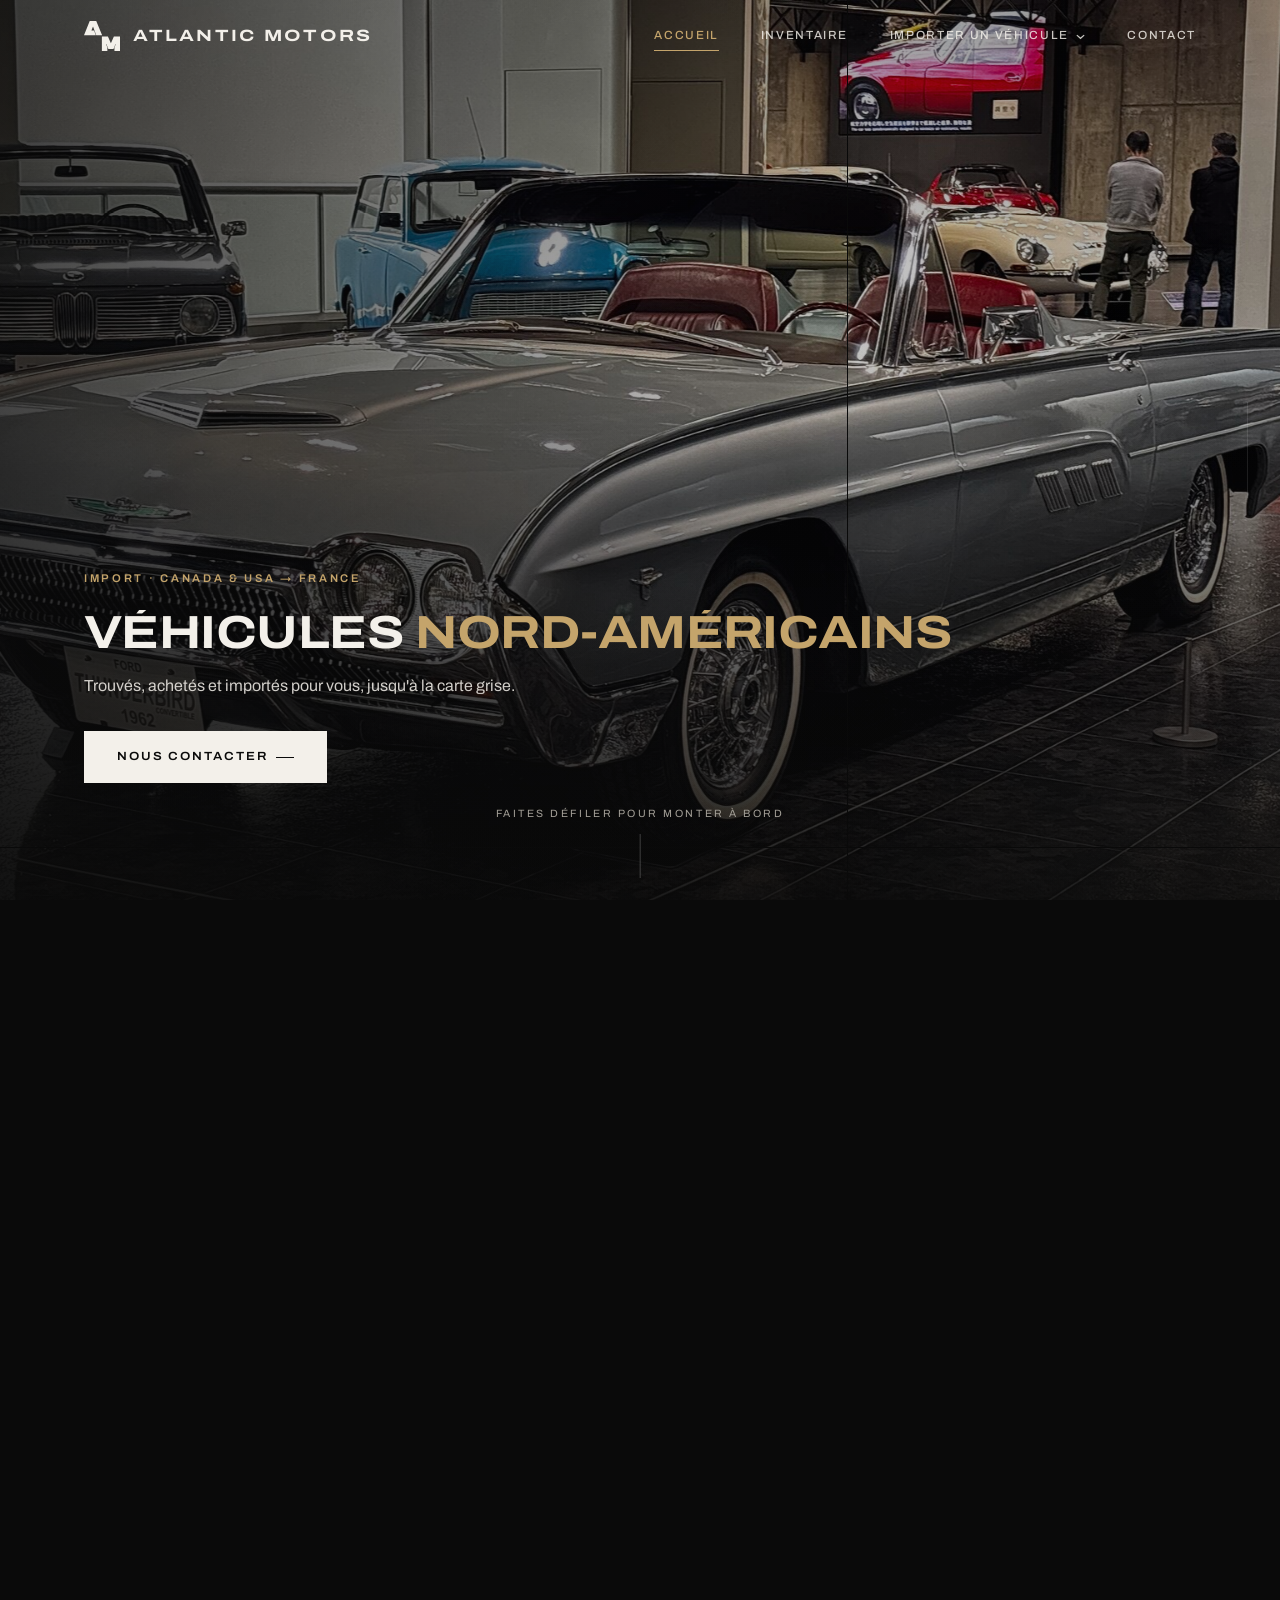
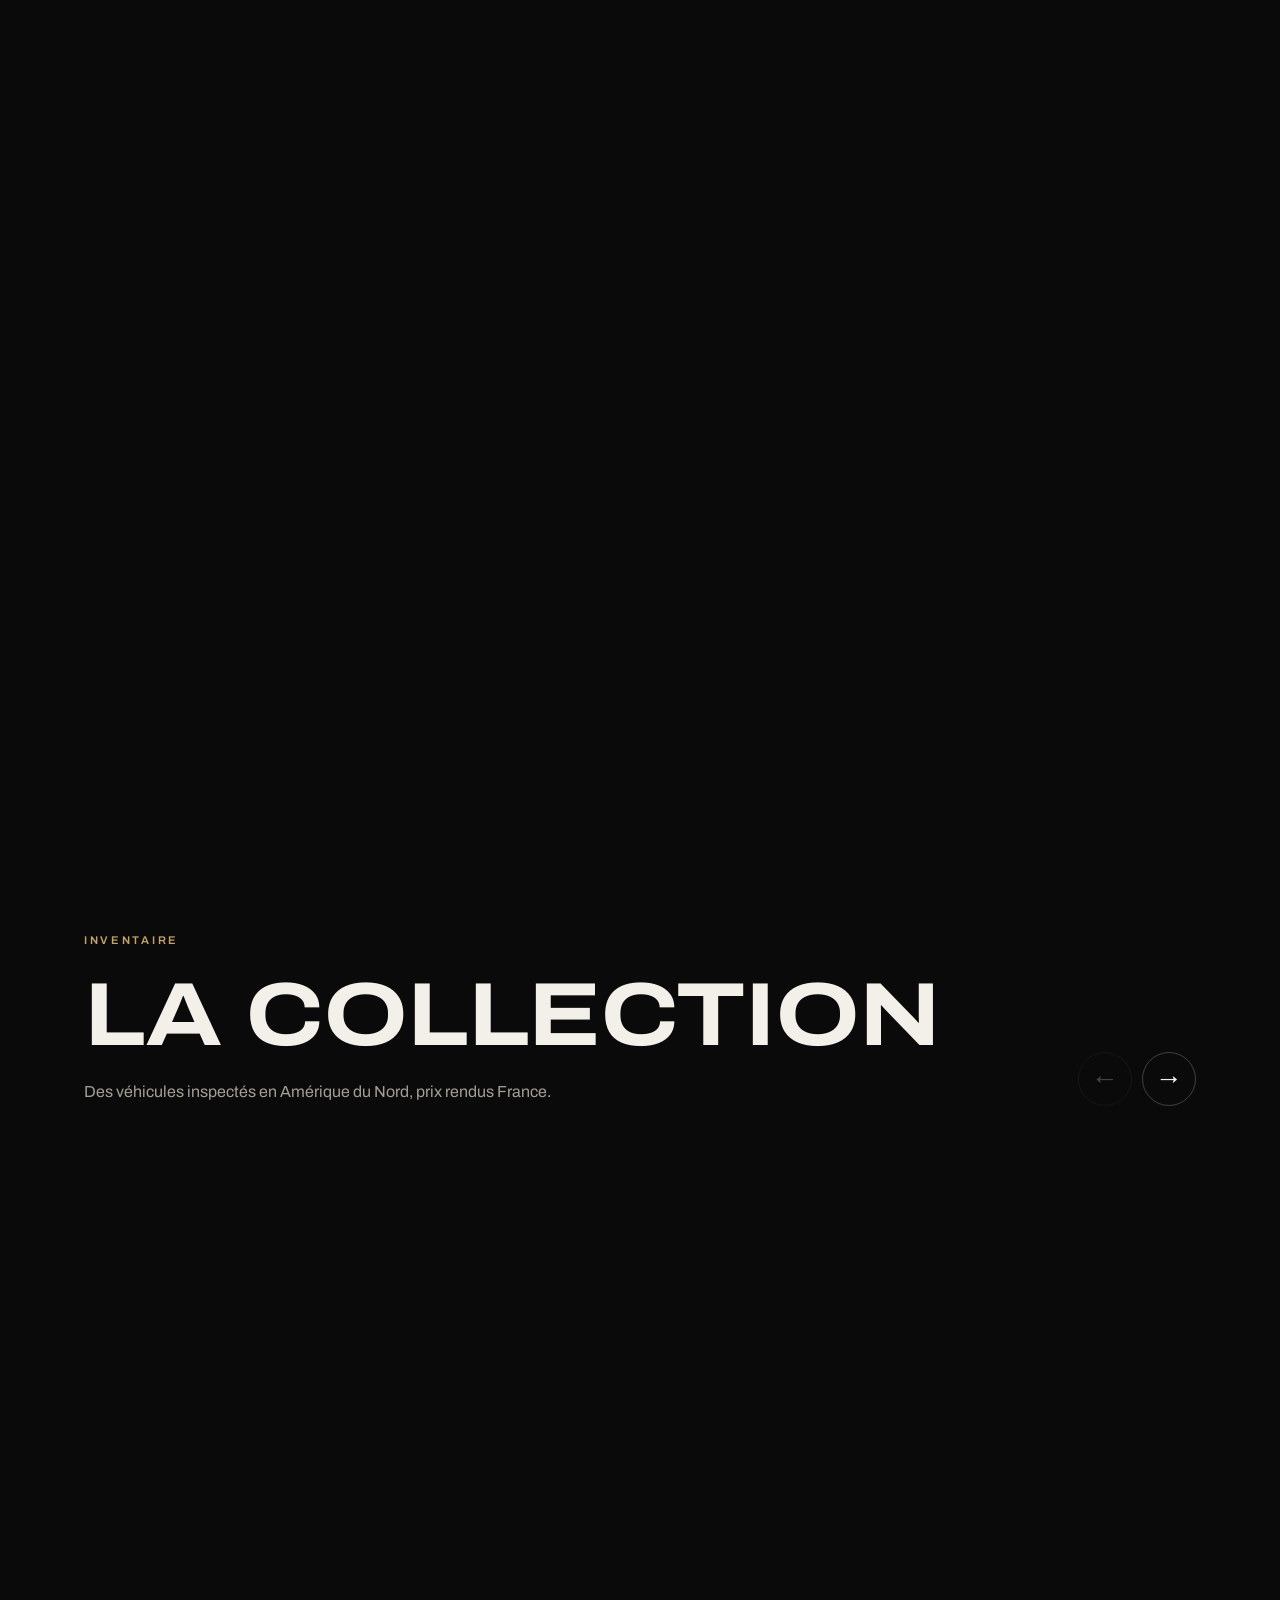
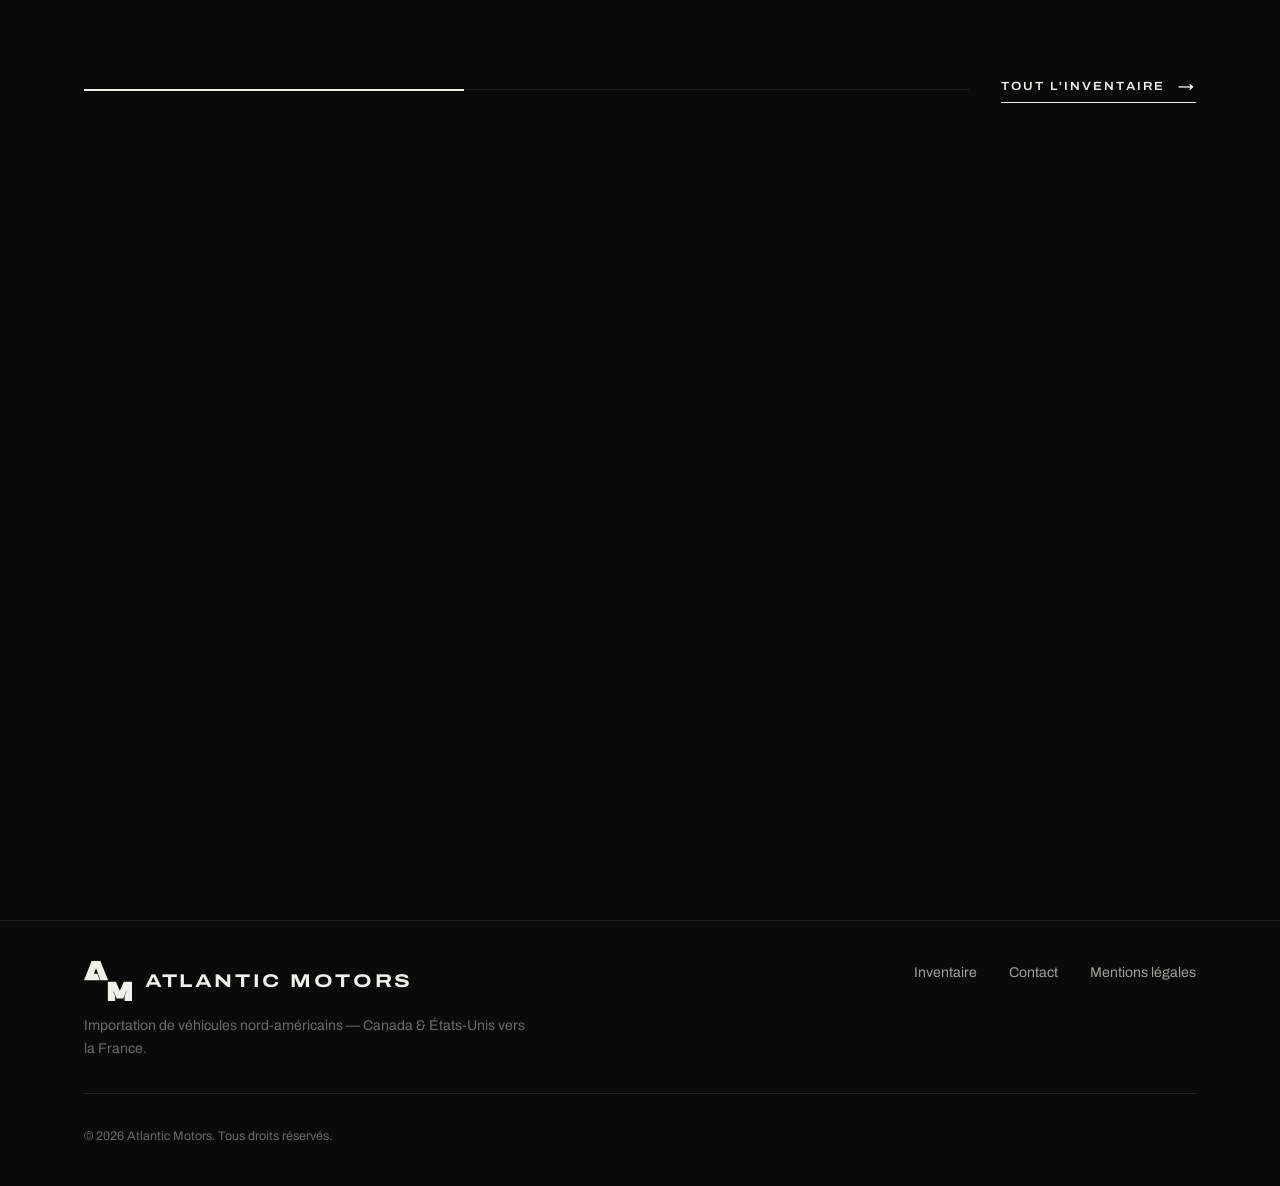
==== commit bf0565b7: "Logo AM et texte d'accueil épuré - Logo « AM » vectorisé (assets/img/logo.svg) dans l'en-tête, le pi" ====
--- a/index.html
+++ b/index.html
@@ -6,6 +6,7 @@
   <title>Atlantic Motors — Importation de véhicules nord-américains</title>
   <meta name="description" content="Importation de véhicules du Canada et des États-Unis vers la France : recherche, achat, transport, dédouanement, homologation et carte grise.">
   <meta name="theme-color" content="#0a0a0a">
+  <link rel="icon" href="assets/img/favicon.svg" type="image/svg+xml">
   <link rel="preconnect" href="https://fonts.googleapis.com">
   <link rel="preconnect" href="https://fonts.gstatic.com" crossorigin>
   <link href="https://fonts.googleapis.com/css2?family=Archivo:wdth,wght@62..125,300..800&display=swap" rel="stylesheet">
@@ -31,9 +32,9 @@
         <!-- 1. Vue extérieure -->
         <div class="ride-intro">
           <div class="container hero-anim">
-            <span class="eyebrow">Canada &amp; États-Unis → France</span>
-            <h1>Importation de véhicules <em>nord-américains</em></h1>
-            <p>Du premier repérage à la carte grise française, nous trouvons, achetons et importons pour vous le véhicule américain ou canadien que vous cherchez.</p>
+            <span class="eyebrow">Import · Canada &amp; USA → France</span>
+            <h1>Véhicules <em>nord-américains</em></h1>
+            <p>Trouvés, achetés et importés pour vous, jusqu'à la carte grise.</p>
             <div><a class="btn btn-solid" href="#a-bord" data-ride-jump>Nous contacter</a></div>
           </div>
           <a class="ride-hint" href="#a-bord" data-ride-jump>
--- a/css/style.css
+++ b/css/style.css
@@ -1175,3 +1175,30 @@
   .show-body > div:last-child { display: flex; align-items: center; gap: 1.4rem; }
   .show-price { margin: 0; }
 }
+
+/* =========================================================
+   Logo — le fichier assets/img/logo.svg sert de pochoir :
+   il prend automatiquement la couleur du texte (blanc sur fond noir).
+   Pour changer de logo, remplacez simplement ce fichier.
+   ========================================================= */
+.brand { display: inline-flex; align-items: center; gap: 0.85rem; }
+.brand-mark {
+  display: inline-block; flex: none;
+  height: 30px; aspect-ratio: 447 / 376;
+  background: currentColor;
+  -webkit-mask: url("../assets/img/logo.svg") center / contain no-repeat;
+  mask: url("../assets/img/logo.svg") center / contain no-repeat;
+  transition: transform 0.6s var(--ease-out);
+}
+.brand:hover .brand-mark { transform: translateY(-2px); }
+.footer-brand .brand-mark { height: 40px; }
+@media (max-width: 420px) {
+  .site-header .brand-name { font-size: 0.86rem; letter-spacing: 0.1em; }
+}
+
+/* Accueil : titre plus court et plus discret */
+.ride-intro h1 { font-size: clamp(1.7rem, 4.4vw, 3.3rem); max-width: none; margin-bottom: 1.1rem; }
+.ride-intro p { font-size: 1rem; max-width: 26rem; margin-bottom: 2rem; }
+.footer-brand .brand { display: inline-flex; }
+.ride-intro h1 { font-size: clamp(1.7rem, 3.8vw, 2.9rem); }
+.ride-intro p { max-width: 32rem; }
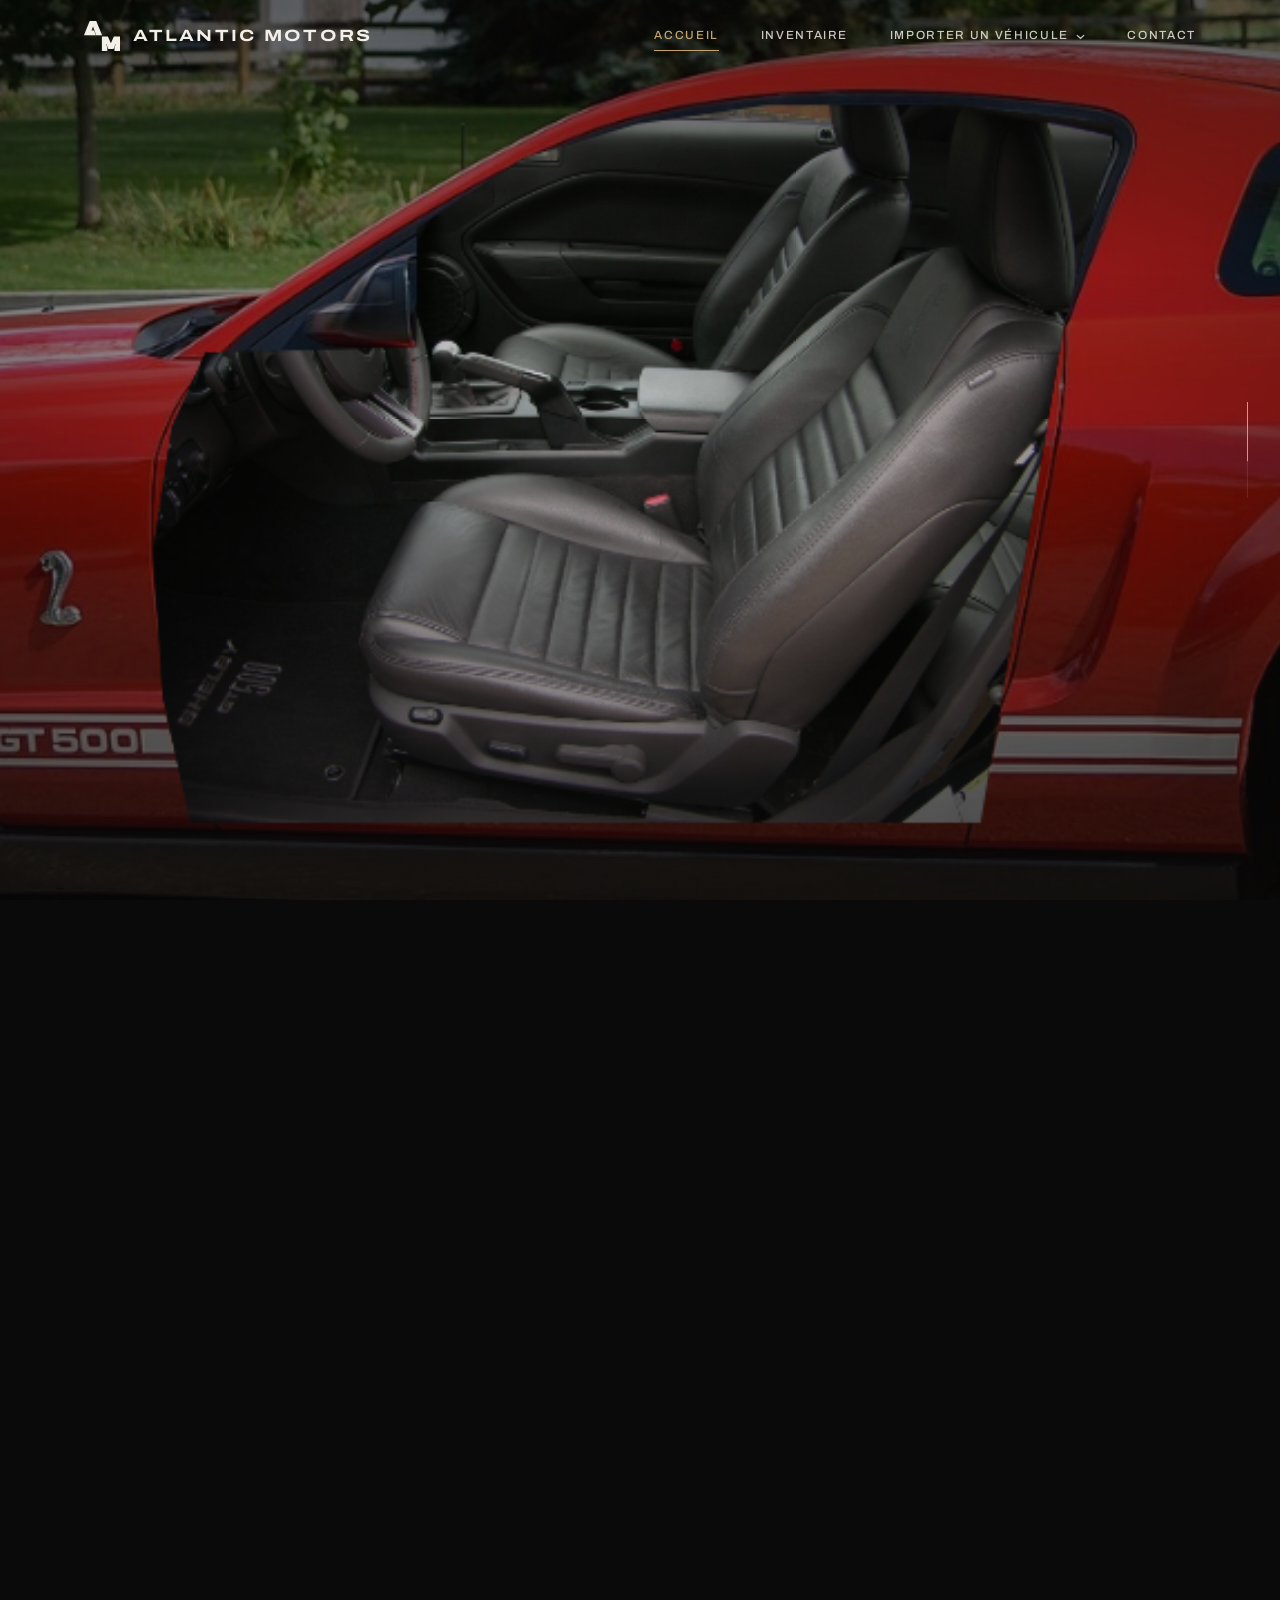
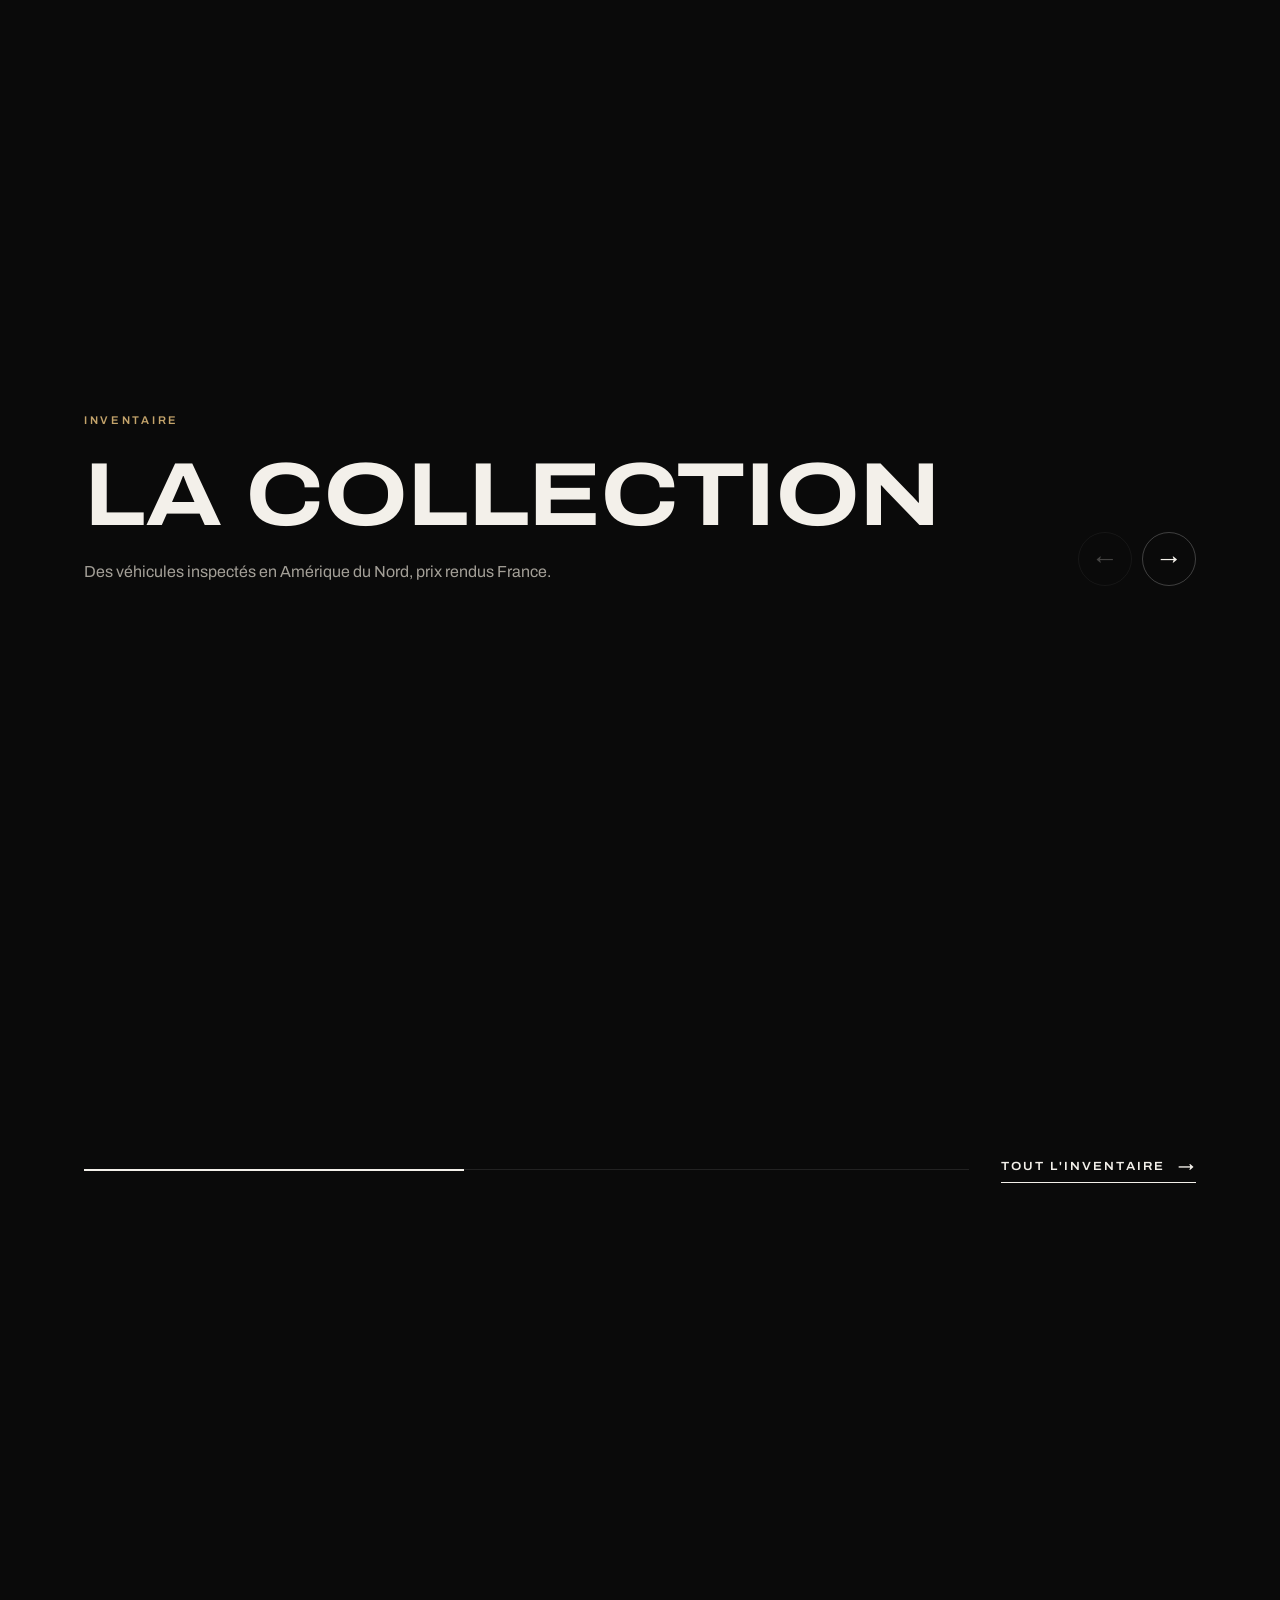
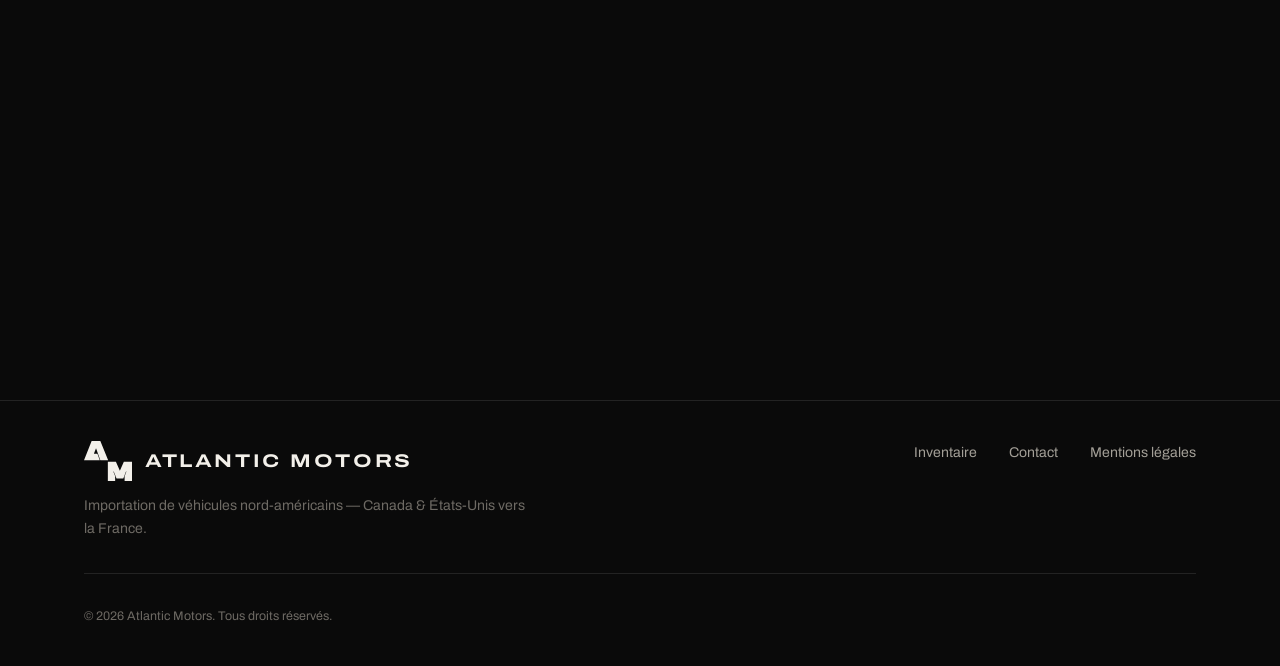
==== commit 4b053e5e: "Accueil : cinématique Shelby GT500, la porte s'ouvre et on monte à bord - Shelby GT500 2007 de profi" ====
--- a/index.html
+++ b/index.html
@@ -12,21 +12,35 @@
   <link href="https://fonts.googleapis.com/css2?family=Archivo:wdth,wght@62..125,300..800&display=swap" rel="stylesheet">
   <link rel="stylesheet" href="css/style.css">
   <!--
-    PHOTOS DE L'ACCUEIL
-    - assets/img/accueil-exterieur.jpg : la voiture vue de l'extérieur (paysage)
-    - assets/img/accueil-interieur.jpg : l'habitacle de la voiture
-    Pour changer le point vers lequel on « plonge » dans la voiture, modifiez
-    data-focus="60% 34%" ci-dessous (position horizontale puis verticale de l'habitacle sur la photo).
+    CINÉMATIQUE DE L'ACCUEIL (Shelby GT500)
+    - assets/img/gt500-exterieur.jpg : la voiture de profil (1920 × 1080)
+    - assets/img/gt500-portiere.jpg  : l'habitacle vu par la portière ouverte
+    - assets/img/gt500-interieur.jpg : le poste de conduite (fond du menu contact)
+    Si vous changez la photo extérieure, redessinez le contour de la porte
+    dans data-door (points x,y en pixels de la photo) et la charnière dans data-hinge.
   -->
-  <link rel="preload" as="image" href="assets/img/accueil-exterieur.jpg">
+  <link rel="preload" as="image" href="assets/img/gt500-exterieur.jpg">
 </head>
 <body class="page-home">
 
   <main id="contenu">
     <section class="ride" id="ride" aria-label="Accueil">
       <div class="ride-stage">
-        <img class="ride-layer ride-exterior" src="assets/img/accueil-exterieur.jpg" alt="Ford Thunderbird cabriolet de 1962" data-focus="60% 34%">
-        <img class="ride-layer ride-interior" src="assets/img/accueil-interieur.jpg" alt="Habitacle de la Ford Thunderbird 1962 : volant rouge et tableau de bord chromé" loading="eager">
+        <!-- La voiture : la porte est découpée dans la photo puis pivote sur sa charnière -->
+        <div class="scene" id="scene"
+             data-frame="1920 1080"
+             data-focus="0.45 0.6"
+             data-door="598,575 712,572 712,508 770,470 830,452 900,442 1000,442 1088,452 1060,560 1015,828 590,828 575,760 570,680 580,615"
+             data-hinge="580">
+          <img class="scene-ext" src="assets/img/gt500-exterieur.jpg" alt="Ford Shelby GT500 de 2007, rouge à bandes blanches, vue de profil">
+          <div class="scene-aperture" aria-hidden="true">
+            <img src="assets/img/gt500-portiere.jpg" alt="">
+            <span class="aperture-shade"></span>
+          </div>
+          <div class="scene-door" aria-hidden="true"></div>
+        </div>
+        <img class="ride-layer ride-through" src="assets/img/gt500-portiere.jpg" alt="" aria-hidden="true">
+        <img class="ride-layer ride-interior" src="assets/img/gt500-interieur.jpg" alt="Poste de conduite de la Shelby GT500 : volant, compteurs et levier de vitesses" loading="eager">
         <div class="ride-shade"></div>
 
         <!-- 1. Vue extérieure -->
@@ -38,7 +52,7 @@
             <div><a class="btn btn-solid" href="#a-bord" data-ride-jump>Nous contacter</a></div>
           </div>
           <a class="ride-hint" href="#a-bord" data-ride-jump>
-            <span>Faites défiler pour monter à bord</span>
+            <span>Faites défiler pour ouvrir la porte</span>
             <i aria-hidden="true"></i>
           </a>
         </div>
--- a/css/style.css
+++ b/css/style.css
@@ -1202,3 +1202,44 @@
 .footer-brand .brand { display: inline-flex; }
 .ride-intro h1 { font-size: clamp(1.7rem, 3.8vw, 2.9rem); }
 .ride-intro p { max-width: 32rem; }
+
+/* =========================================================
+   Accueil : cinématique Shelby GT500 (porte qui s'ouvre)
+   ========================================================= */
+.ride { height: 560vh; }
+@media (max-width: 899px) { .ride { height: 480vh; } }
+.scene {
+  position: absolute; left: 0; top: 0;
+  transform-origin: 0 0;
+  will-change: transform;
+  background: #0a0a0a;
+}
+.scene-ext { position: absolute; inset: 0; width: 100%; height: 100%; max-width: none; display: block; }
+.scene-aperture { position: absolute; inset: 0; background: #050505; }
+.scene-aperture img { position: absolute; max-width: none; object-fit: cover; }
+.aperture-shade {
+  position: absolute;
+  background:
+    radial-gradient(ellipse 70% 75% at 55% 55%, rgba(0,0,0,0) 35%, rgba(0,0,0,0.85) 100%),
+    linear-gradient(90deg, rgba(0,0,0,0.7) 0%, rgba(0,0,0,0) 22%);
+}
+.scene-door {
+  position: absolute; inset: 0;
+  background-repeat: no-repeat; background-position: 0 0;
+  will-change: transform;
+  backface-visibility: hidden;
+}
+.ride-through { opacity: 0; object-position: 50% 55%; }
+.ride-interior { object-position: 50% 45%; }
+
+@media (prefers-reduced-motion: reduce) {
+  .ride-stage { overflow-x: clip; }
+  .ride-stage::before { content: ""; display: block; height: 100vh; height: 100svh; }
+  .scene { position: absolute; }
+  .scene-door, .scene-aperture, .ride-through { display: none; }
+}
+.scene.is-portrait .scene-ext {
+  -webkit-mask-image: linear-gradient(180deg, transparent 0%, #000 16%, #000 84%, transparent 100%);
+  mask-image: linear-gradient(180deg, transparent 0%, #000 16%, #000 84%, transparent 100%);
+}
+.scene.is-portrait { background: transparent; }
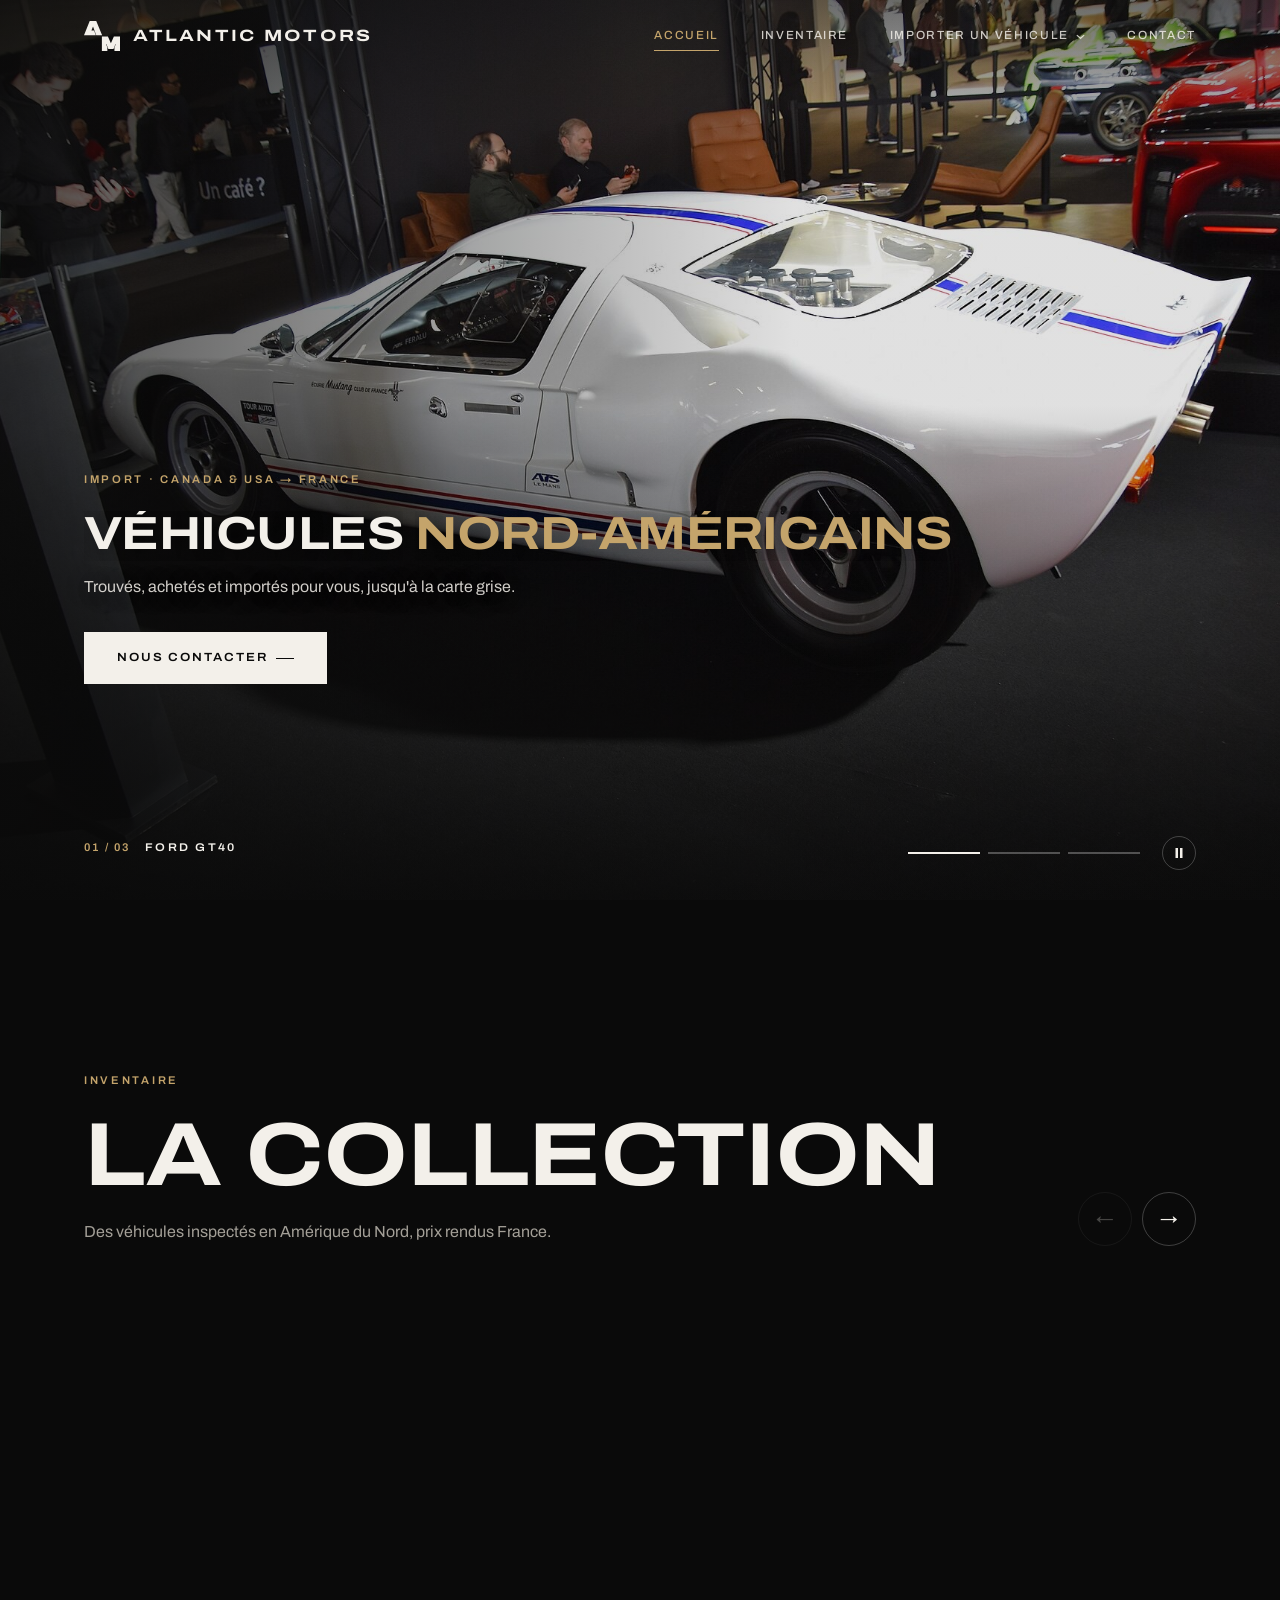
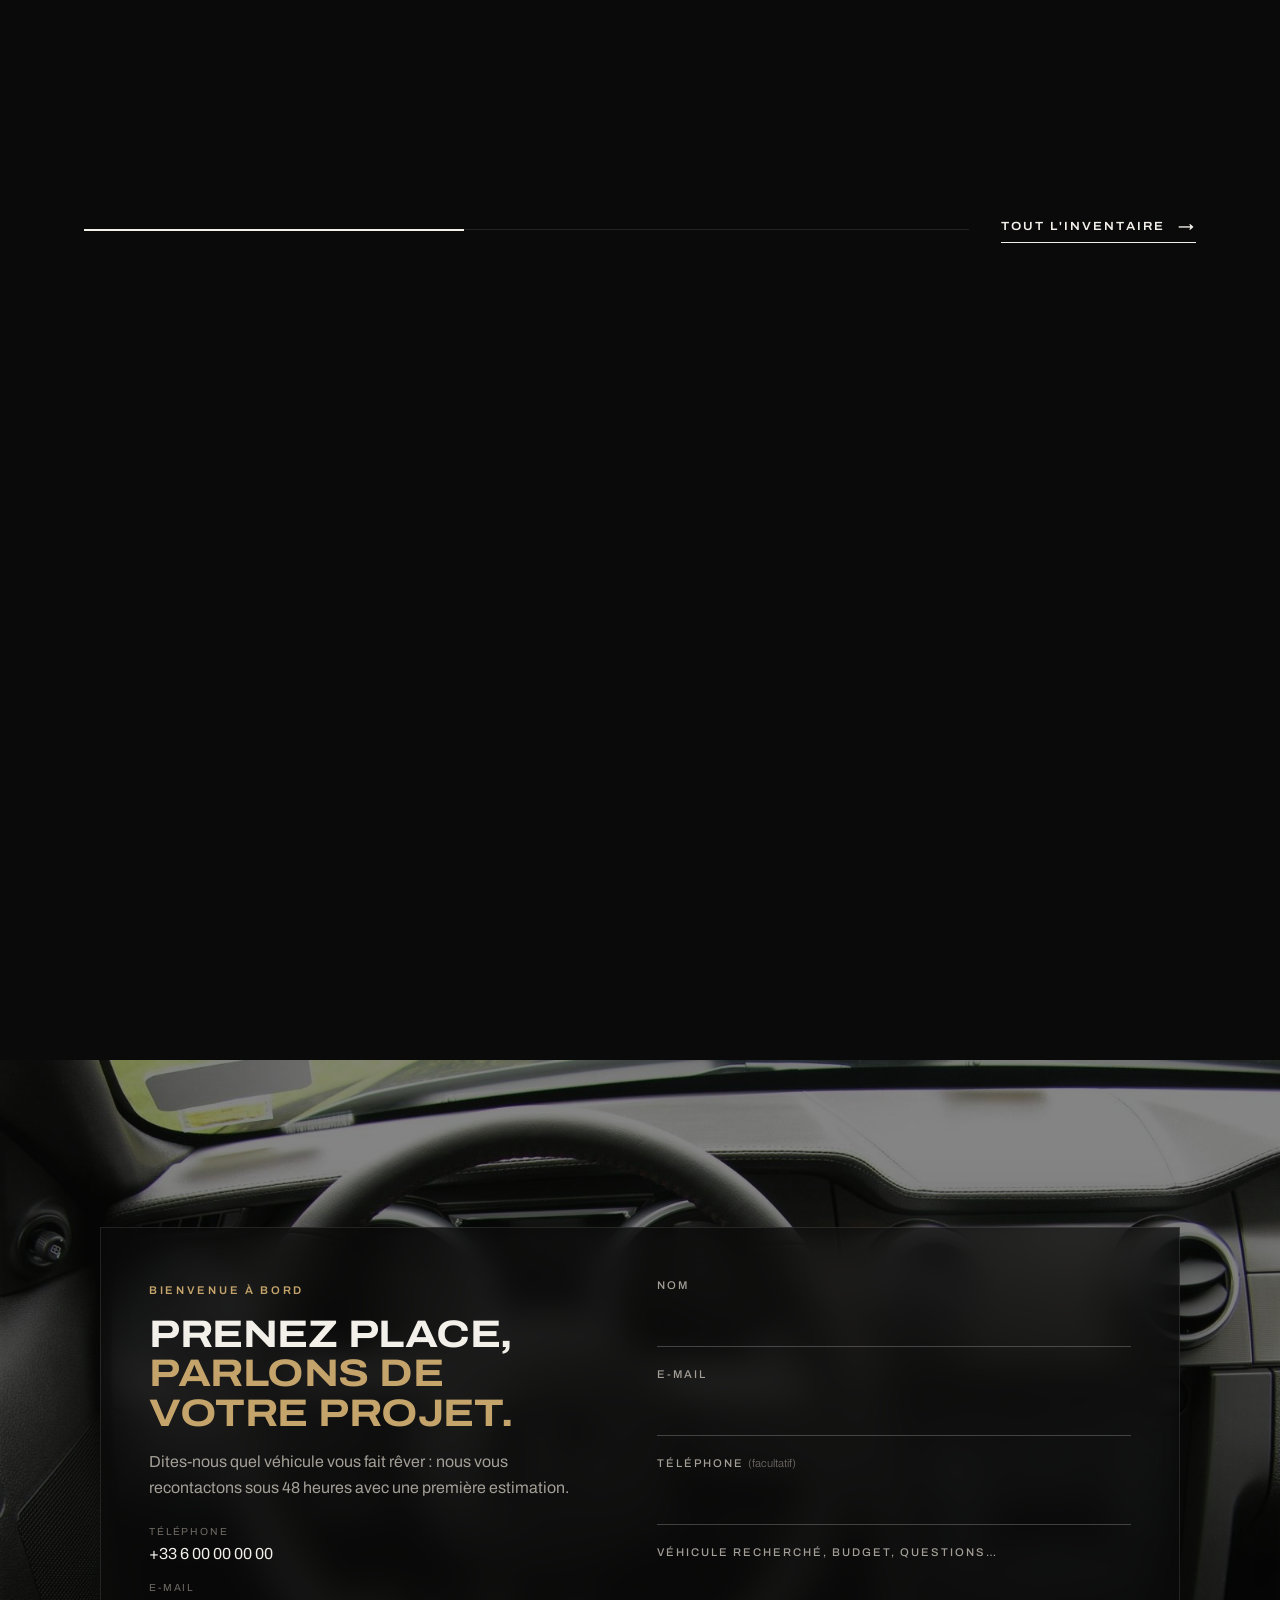
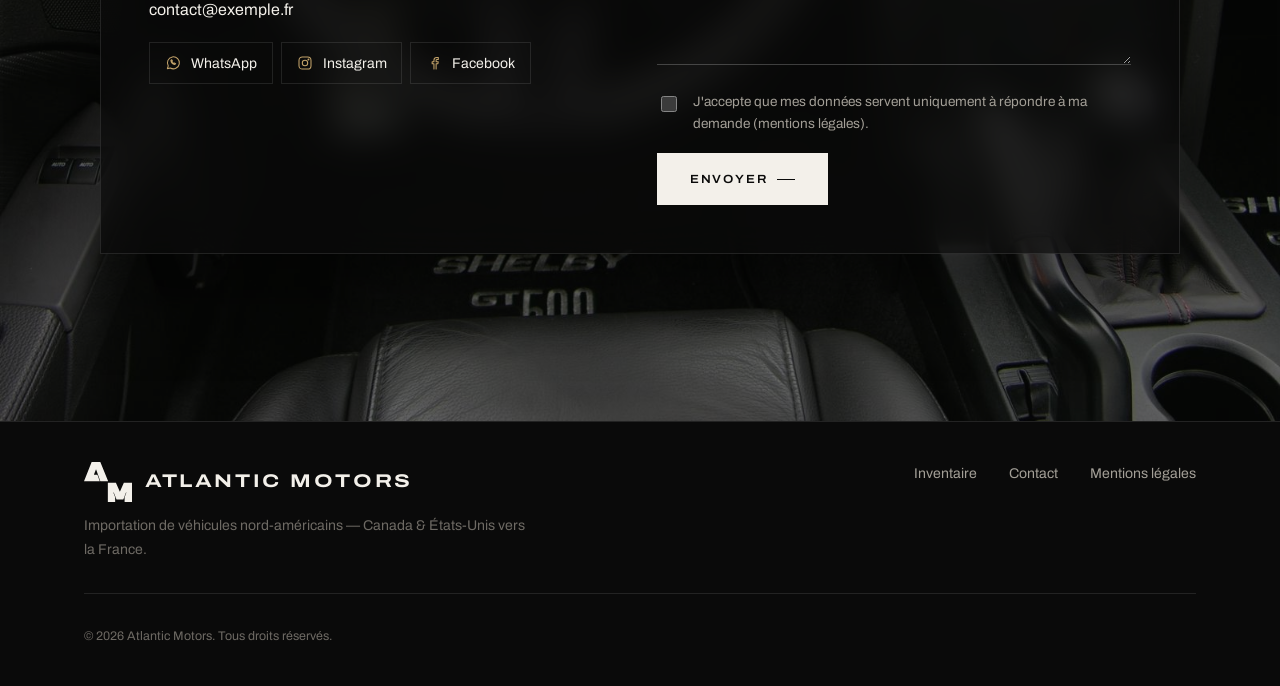
==== commit a7a562f0: "Accueil : diaporama GT40, AC Cobra et Bronco restomod - Remplace la cinématique de la porte par un d" ====
--- a/index.html
+++ b/index.html
@@ -12,84 +12,44 @@
   <link href="https://fonts.googleapis.com/css2?family=Archivo:wdth,wght@62..125,300..800&display=swap" rel="stylesheet">
   <link rel="stylesheet" href="css/style.css">
   <!--
-    CINÉMATIQUE DE L'ACCUEIL (Shelby GT500)
-    - assets/img/gt500-exterieur.jpg : la voiture de profil (1920 × 1080)
-    - assets/img/gt500-portiere.jpg  : l'habitacle vu par la portière ouverte
-    - assets/img/gt500-interieur.jpg : le poste de conduite (fond du menu contact)
-    Si vous changez la photo extérieure, redessinez le contour de la porte
-    dans data-door (points x,y en pixels de la photo) et la charnière dans data-hinge.
+    DIAPORAMA DE L'ACCUEIL : trois photos qui défilent toutes les 4 secondes.
+    Pour changer une photo, remplacez le fichier (même nom) ou modifiez src, alt
+    et data-caption dans la liste ci-dessous. Durée : data-duration (en millisecondes).
   -->
-  <link rel="preload" as="image" href="assets/img/gt500-exterieur.jpg">
+  <link rel="preload" as="image" href="assets/img/accueil-gt40.jpg">
 </head>
 <body class="page-home">
 
   <main id="contenu">
-    <section class="ride" id="ride" aria-label="Accueil">
-      <div class="ride-stage">
-        <!-- La voiture : la porte est découpée dans la photo puis pivote sur sa charnière -->
-        <div class="scene" id="scene"
-             data-frame="1920 1080"
-             data-focus="0.45 0.6"
-             data-door="598,575 712,572 712,508 770,470 830,452 900,442 1000,442 1088,452 1060,560 1015,828 590,828 575,760 570,680 580,615"
-             data-hinge="580">
-          <img class="scene-ext" src="assets/img/gt500-exterieur.jpg" alt="Ford Shelby GT500 de 2007, rouge à bandes blanches, vue de profil">
-          <div class="scene-aperture" aria-hidden="true">
-            <img src="assets/img/gt500-portiere.jpg" alt="">
-            <span class="aperture-shade"></span>
-          </div>
-          <div class="scene-door" aria-hidden="true"></div>
+    <section class="hero-slides" id="accueil" aria-roledescription="carrousel" aria-label="Véhicules à l'affiche" data-duration="4000">
+      <ul class="slides">
+        <li class="slide is-active" data-caption="Ford GT40">
+          <img src="assets/img/accueil-gt40.jpg" alt="Ford GT40 blanche à bandes bleues" style="object-position: 52% 50%">
+        </li>
+        <li class="slide" data-caption="AC Cobra 427">
+          <img src="assets/img/accueil-cobra.jpg" alt="AC Cobra 427 rouge" style="object-position: 50% 62%" fetchpriority="low">
+        </li>
+        <li class="slide" data-caption="Ford Bronco restomod">
+          <img src="assets/img/accueil-bronco.jpg" alt="Ford Bronco de 1970 restauré, gris clair, capote souple" style="object-position: 48% 58%" fetchpriority="low">
+        </li>
+      </ul>
+      <div class="hero-shade"></div>
+
+      <div class="hero-content">
+        <div class="container hero-anim">
+          <span class="eyebrow">Import · Canada &amp; USA → France</span>
+          <h1>Véhicules <em>nord-américains</em></h1>
+          <p>Trouvés, achetés et importés pour vous, jusqu'à la carte grise.</p>
+          <div><a class="btn btn-solid" href="#a-bord">Nous contacter</a></div>
         </div>
-        <img class="ride-layer ride-through" src="assets/img/gt500-portiere.jpg" alt="" aria-hidden="true">
-        <img class="ride-layer ride-interior" src="assets/img/gt500-interieur.jpg" alt="Poste de conduite de la Shelby GT500 : volant, compteurs et levier de vitesses" loading="eager">
-        <div class="ride-shade"></div>
+      </div>
 
-        <!-- 1. Vue extérieure -->
-        <div class="ride-intro">
-          <div class="container hero-anim">
-            <span class="eyebrow">Import · Canada &amp; USA → France</span>
-            <h1>Véhicules <em>nord-américains</em></h1>
-            <p>Trouvés, achetés et importés pour vous, jusqu'à la carte grise.</p>
-            <div><a class="btn btn-solid" href="#a-bord" data-ride-jump>Nous contacter</a></div>
-          </div>
-          <a class="ride-hint" href="#a-bord" data-ride-jump>
-            <span>Faites défiler pour ouvrir la porte</span>
-            <i aria-hidden="true"></i>
-          </a>
-        </div>
-
-        <!-- 2. À bord : informations de contact -->
-        <div class="ride-cabin" id="a-bord">
-          <div class="cabin-card">
-            <div class="cabin-info">
-              <span class="eyebrow">Bienvenue à bord</span>
-              <h2>Prenez place, <br><em>parlons de votre projet.</em></h2>
-              <p>Dites-nous quel véhicule vous fait rêver&nbsp;: nous vous recontactons sous 48&nbsp;heures avec une première estimation.</p>
-              <ul class="cabin-lines">
-                <li><span class="lbl">Téléphone</span><a data-site="telephone" href="tel:+33600000000">+33 6 00 00 00 00</a></li>
-                <li><span class="lbl">E-mail</span><a data-site="email" href="mailto:contact@exemple.fr">contact@exemple.fr</a></li>
-              </ul>
-              <div class="social-block cabin-social">
-                <ul class="social-list" data-social></ul>
-              </div>
-            </div>
-
-            <form class="cabin-form" id="cabin-form" novalidate>
-              <div class="hp" aria-hidden="true"><label>Ne pas remplir <input type="text" name="_gotcha" tabindex="-1" autocomplete="off"></label></div>
-              <div class="field"><label for="c-nom">Nom</label><input id="c-nom" name="nom" autocomplete="name" required></div>
-              <div class="field"><label for="c-email">E-mail</label><input id="c-email" name="email" type="email" autocomplete="email" required></div>
-              <div class="field"><label for="c-tel">Téléphone <span class="opt">(facultatif)</span></label><input id="c-tel" name="telephone" type="tel" autocomplete="tel"></div>
-              <div class="field"><label for="c-msg">Véhicule recherché, budget, questions…</label><textarea id="c-msg" name="message" rows="3" required></textarea></div>
-              <label class="consent">
-                <input type="checkbox" name="consentement" required>
-                <span>J'accepte que mes données servent uniquement à répondre à ma demande (<a href="mentions-legales.html">mentions légales</a>).</span>
-              </label>
-              <button class="btn btn-solid" type="submit">Envoyer</button>
-              <p class="form-status" role="status" hidden></p>
-            </form>
-          </div>
-        </div>
-
-        <div class="ride-progress" aria-hidden="true"><span></span></div>
+      <div class="container slides-ui">
+        <p class="slides-caption" aria-live="polite"><span class="slides-count">01 / 03</span><span class="slides-name">Ford GT40</span></p>
+        <div class="slides-bars"></div>
+        <button class="slides-pause" type="button" aria-label="Mettre le diaporama en pause">
+          <svg viewBox="0 0 10 10" aria-hidden="true"><path fill="currentColor" d="M1.5 0h2.5v10H1.5zM6 0h2.5v10H6z"/></svg>
+        </button>
       </div>
     </section>
 
@@ -134,6 +94,39 @@
         </div>
       </a>
     </section>
+
+    <!-- ================= CONTACT « PRENEZ PLACE » ================= -->
+    <section class="contact-ride" id="a-bord" aria-label="Nous contacter">
+      <img src="assets/img/gt500-interieur.jpg" alt="" loading="lazy">
+      <div class="cabin-card">
+        <div class="cabin-info">
+          <span class="eyebrow">Bienvenue à bord</span>
+          <h2>Prenez place, <br><em>parlons de votre projet.</em></h2>
+          <p>Dites-nous quel véhicule vous fait rêver&nbsp;: nous vous recontactons sous 48&nbsp;heures avec une première estimation.</p>
+          <ul class="cabin-lines">
+            <li><span class="lbl">Téléphone</span><a data-site="telephone" href="tel:+33600000000">+33 6 00 00 00 00</a></li>
+            <li><span class="lbl">E-mail</span><a data-site="email" href="mailto:contact@exemple.fr">contact@exemple.fr</a></li>
+          </ul>
+          <div class="social-block cabin-social">
+            <ul class="social-list" data-social></ul>
+          </div>
+        </div>
+
+        <form class="cabin-form" id="cabin-form" novalidate>
+          <div class="hp" aria-hidden="true"><label>Ne pas remplir <input type="text" name="_gotcha" tabindex="-1" autocomplete="off"></label></div>
+          <div class="field"><label for="c-nom">Nom</label><input id="c-nom" name="nom" autocomplete="name" required></div>
+          <div class="field"><label for="c-email">E-mail</label><input id="c-email" name="email" type="email" autocomplete="email" required></div>
+          <div class="field"><label for="c-tel">Téléphone <span class="opt">(facultatif)</span></label><input id="c-tel" name="telephone" type="tel" autocomplete="tel"></div>
+          <div class="field"><label for="c-msg">Véhicule recherché, budget, questions…</label><textarea id="c-msg" name="message" rows="3" required></textarea></div>
+          <label class="consent">
+            <input type="checkbox" name="consentement" required>
+            <span>J'accepte que mes données servent uniquement à répondre à ma demande (<a href="mentions-legales.html">mentions légales</a>).</span>
+          </label>
+          <button class="btn btn-solid" type="submit">Envoyer</button>
+          <p class="form-status" role="status" hidden></p>
+        </form>
+      </div>
+    </section>
   </main>
 
   <script src="js/config.js"></script>
--- a/css/style.css
+++ b/css/style.css
@@ -811,146 +811,6 @@
 .social-list a:hover .social-arrow { color: var(--accent); transform: translate(2px, -2px); }
 
 /* =========================================================
-   Accueil animé : on « monte à bord » en faisant défiler
-   ========================================================= */
-.ride {
-  position: relative;
-  height: 440vh;
-  background: var(--bg);
-}
-.ride-stage {
-  position: sticky;
-  top: 0;
-  height: 100vh;
-  height: 100svh;
-  overflow: hidden;
-  isolation: isolate;
-}
-.ride-layer {
-  position: absolute; inset: 0;
-  width: 100%; height: 100%;
-  max-width: none;
-  object-fit: cover;
-  will-change: transform, opacity;
-  backface-visibility: hidden;
-}
-.ride-interior { opacity: 0; object-position: 50% 55%; }
-.ride-shade {
-  position: absolute; inset: 0; pointer-events: none;
-  background:
-    radial-gradient(ellipse 75% 70% at 50% 45%, rgba(10,10,10,0.1) 0%, rgba(10,10,10,0.8) 100%),
-    linear-gradient(180deg, rgba(10,10,10,0.55) 0%, rgba(10,10,10,0) 30%, rgba(10,10,10,0.35) 70%, rgba(10,10,10,0.9) 100%);
-  opacity: 0.35;
-}
-
-.ride-intro {
-  position: absolute; inset: 0;
-  display: flex; align-items: flex-end;
-  padding-bottom: clamp(72px, 13vh, 130px);
-  background: linear-gradient(90deg, rgba(10,10,10,0.7) 0%, rgba(10,10,10,0.15) 65%), linear-gradient(0deg, rgba(10,10,10,0.85) 0%, rgba(10,10,10,0) 55%);
-}
-.ride-intro h1 { font-size: clamp(2.6rem, 8vw, 5.6rem); max-width: 13ch; margin-bottom: 1.5rem; }
-.ride-intro h1 em { font-style: italic; color: var(--accent); }
-.ride-intro p {
-  max-width: 34rem;
-  font-size: clamp(1rem, 2.2vw, 1.15rem);
-  color: rgba(243, 240, 234, 0.85);
-  margin-bottom: 2.4rem;
-}
-.ride-hint {
-  position: absolute; left: 50%; bottom: calc(22px + env(safe-area-inset-bottom, 0px));
-  transform: translateX(-50%);
-  display: none; flex-direction: column; align-items: center; gap: 0.7rem;
-  font-size: 0.66rem; letter-spacing: 0.24em; text-transform: uppercase; color: var(--muted);
-}
-.ride-hint i {
-  width: 1px; height: 44px; background: var(--line-strong); position: relative; overflow: hidden;
-}
-.ride-hint i::after {
-  content: ""; position: absolute; left: 0; top: -40%; width: 1px; height: 40%;
-  background: var(--accent);
-  animation: hint-drop 2.2s var(--ease) infinite;
-}
-@keyframes hint-drop { to { top: 100%; } }
-@media (min-width: 900px) { .ride-hint { display: flex; } }
-
-.ride-cabin {
-  position: absolute; inset: 0;
-  display: grid; place-items: center;
-  padding: calc(var(--header-h) + env(safe-area-inset-top, 0px) + 12px) 16px calc(16px + env(safe-area-inset-bottom, 0px));
-  opacity: 0;
-}
-.cabin-card {
-  width: min(1080px, 100%);
-  max-height: 100%;
-  overflow-y: auto;
-  overscroll-behavior: contain;
-  display: grid; gap: 1.6rem;
-  padding: clamp(1.4rem, 4vw, 3rem);
-  background: rgba(10, 10, 10, 0.74);
-  -webkit-backdrop-filter: blur(18px) saturate(1.15);
-  backdrop-filter: blur(18px) saturate(1.15);
-  border: 1px solid var(--line);
-  box-shadow: 0 30px 80px rgba(0, 0, 0, 0.45);
-}
-@media (min-width: 900px) {
-  .cabin-card { grid-template-columns: 1fr 1.05fr; gap: 3.5rem; align-items: start; }
-}
-.cabin-info .eyebrow { margin-bottom: 1rem; }
-.cabin-info h2 { font-size: clamp(1.8rem, 4.2vw, 2.9rem); margin-bottom: 1rem; }
-.cabin-info h2 em { color: var(--accent); }
-.cabin-info p { color: var(--muted); margin-bottom: 1.4rem; }
-.cabin-lines { list-style: none; padding: 0; margin: 0 0 1.2rem; display: grid; gap: 0.8rem; }
-.cabin-lines .lbl {
-  display: block; font-size: 0.64rem; letter-spacing: 0.18em; text-transform: uppercase; color: var(--faint);
-}
-.cabin-lines a:hover { color: var(--accent); }
-.cabin-social { margin-top: 0; }
-.cabin-social .social-list { display: flex; flex-wrap: wrap; gap: 0.5rem; border: 0; }
-.cabin-social .social-list a {
-  min-height: 42px; padding: 0.4rem 0.9rem; gap: 0.55rem;
-  border: 1px solid var(--line); font-size: 0.88rem;
-}
-.cabin-social .social-list a:hover { border-color: var(--accent); }
-.cabin-social .social-detail, .cabin-social .social-arrow { display: none; }
-.cabin-social .social-icon { width: 18px; height: 18px; }
-
-.cabin-form { display: grid; gap: 1.1rem; }
-.cabin-form .field input, .cabin-form .field textarea { padding: 0.55rem 0; }
-.cabin-form textarea { min-height: 84px; }
-.cabin-form .btn { justify-self: start; }
-
-@media (max-width: 899px) {
-  .ride { height: 400vh; }
-  .cabin-info p { display: none; }
-  .cabin-info h2 br { display: none; }
-}
-
-.ride-progress {
-  position: absolute; right: max(16px, calc(var(--gutter) / 2)); top: 50%;
-  width: 1px; height: 96px; margin-top: -48px;
-  background: var(--line);
-}
-.ride-progress span {
-  position: absolute; inset: 0; background: var(--accent);
-  transform: scaleY(0); transform-origin: top;
-}
-
-/* Animations réduites : la page se lit comme deux sections classiques */
-@media (prefers-reduced-motion: reduce) {
-  .ride { height: auto; }
-  .ride-stage { position: relative; height: auto; overflow: visible; }
-  .ride-exterior { position: relative; height: 100vh; height: 100svh; }
-  .ride-intro { bottom: auto; height: 100vh; height: 100svh; }
-  .ride-interior, .ride-shade { top: 100vh; top: 100svh; height: auto; bottom: 0; }
-  .ride-interior { opacity: 1; }
-  .ride-shade { opacity: 0.75; }
-  .ride-cabin { position: relative; opacity: 1; padding-block: 18vh; }
-  .cabin-card { max-height: none; }
-  .ride-hint, .ride-progress { display: none; }
-}
-
-/* =========================================================
    Inventaire : demande d'information dans la fiche
    ========================================================= */
 .info-request { margin-top: 0.5rem; }
@@ -966,15 +826,6 @@
   font-size: 0.72rem; letter-spacing: 0.16em; text-transform: uppercase; color: var(--muted);
 }
 .link-btn:hover { color: var(--text); }
-@media (max-width: 899px) {
-  .ride-progress { display: none; }
-  .cabin-card { gap: 1.2rem; }
-  .cabin-info h2 { margin-bottom: 0.8rem; }
-  .cabin-lines { grid-template-columns: 1fr 1fr; gap: 0.8rem 1rem; }
-  .cabin-lines a { font-size: 0.88rem; word-break: break-word; }
-  .cabin-form { gap: 0.9rem; }
-  .cabin-form .field label { margin-bottom: 0.2rem; }
-}
 
 /* =========================================================
    REFONTE — esprit « constructeur » : capitales larges,
@@ -1075,11 +926,6 @@
 }
 .round-btn:hover:not(:disabled) { border-color: var(--text); background: var(--text); color: var(--bg); }
 .round-btn:disabled { opacity: 0.25; cursor: default; }
-
-/* ---------- Accueil : titre et carte à bord ---------- */
-.ride-intro h1 { font-size: clamp(1.9rem, 7vw, 5.4rem); max-width: 15ch; }
-.ride-intro h1 em, .cabin-info h2 em { font-style: normal; }
-.cabin-info h2 { font-size: clamp(1.5rem, 3.4vw, 2.4rem); line-height: 1.02; }
 
 /* ---------- Accueil : la collection (carrousel) ---------- */
 .showcase { padding-block: clamp(88px, 13vw, 170px) clamp(72px, 9vw, 120px); overflow: hidden; }
@@ -1168,7 +1014,6 @@
   .step h3 { grid-column: 2; grid-row: 1; }
   .step-body { grid-column: 3; grid-row: 1; }
 }
-.ride-intro h1 { font-size: clamp(1.9rem, 6.2vw, 4.8rem); }
 @media (max-width: 699px) {
   .show-card { flex-basis: 82vw; }
   .show-body { flex-direction: column; align-items: flex-start; gap: 0.8rem; }
@@ -1196,50 +1041,119 @@
   .site-header .brand-name { font-size: 0.86rem; letter-spacing: 0.1em; }
 }
 
-/* Accueil : titre plus court et plus discret */
-.ride-intro h1 { font-size: clamp(1.7rem, 4.4vw, 3.3rem); max-width: none; margin-bottom: 1.1rem; }
-.ride-intro p { font-size: 1rem; max-width: 26rem; margin-bottom: 2rem; }
 .footer-brand .brand { display: inline-flex; }
-.ride-intro h1 { font-size: clamp(1.7rem, 3.8vw, 2.9rem); }
-.ride-intro p { max-width: 32rem; }
-
-/* =========================================================
-   Accueil : cinématique Shelby GT500 (porte qui s'ouvre)
-   ========================================================= */
-.ride { height: 560vh; }
-@media (max-width: 899px) { .ride { height: 480vh; } }
-.scene {
-  position: absolute; left: 0; top: 0;
-  transform-origin: 0 0;
-  will-change: transform;
-  background: #0a0a0a;
-}
-.scene-ext { position: absolute; inset: 0; width: 100%; height: 100%; max-width: none; display: block; }
-.scene-aperture { position: absolute; inset: 0; background: #050505; }
-.scene-aperture img { position: absolute; max-width: none; object-fit: cover; }
-.aperture-shade {
-  position: absolute;
+
+/* =========================================================
+   Accueil : diaporama plein écran (3 photos, une toutes les 4 s)
+   Les photos et leurs légendes se modifient dans index.html.
+   ========================================================= */
+.hero-slides {
+  position: relative; isolation: isolate; overflow: hidden;
+  height: 100vh; height: 100svh; min-height: 560px;
+  background: var(--bg);
+}
+.slides { position: absolute; inset: 0; z-index: -2; margin: 0; padding: 0; list-style: none; }
+.slide { position: absolute; inset: 0; opacity: 0; transition: opacity 1.4s var(--ease); }
+.slide.is-active { opacity: 1; }
+.slide img {
+  width: 100%; height: 100%; max-width: none; object-fit: cover;
+  transform: scale(1.1);
+  transition: transform 0s linear 1.4s;          /* se réinitialise une fois effacée */
+}
+.slide.is-active img { transform: scale(1); transition: transform 6.5s cubic-bezier(0.25, 0.1, 0.25, 1); }
+.hero-shade {
+  position: absolute; inset: 0; z-index: -1; pointer-events: none;
   background:
-    radial-gradient(ellipse 70% 75% at 55% 55%, rgba(0,0,0,0) 35%, rgba(0,0,0,0.85) 100%),
-    linear-gradient(90deg, rgba(0,0,0,0.7) 0%, rgba(0,0,0,0) 22%);
-}
-.scene-door {
-  position: absolute; inset: 0;
-  background-repeat: no-repeat; background-position: 0 0;
-  will-change: transform;
-  backface-visibility: hidden;
-}
-.ride-through { opacity: 0; object-position: 50% 55%; }
-.ride-interior { object-position: 50% 45%; }
-
+    linear-gradient(90deg, rgba(10,10,10,0.72) 0%, rgba(10,10,10,0.12) 62%),
+    linear-gradient(0deg, rgba(10,10,10,0.9) 0%, rgba(10,10,10,0) 55%),
+    linear-gradient(180deg, rgba(10,10,10,0.55) 0%, rgba(10,10,10,0) 22%);
+}
+.hero-content { position: absolute; left: 0; right: 0; bottom: clamp(110px, 18vh, 180px); }
+.hero-content h1 { font-size: clamp(1.7rem, 3.8vw, 2.9rem); margin-bottom: 1.1rem; }
+.hero-content h1 em { font-style: normal; }
+.hero-content p { font-size: 1rem; max-width: 32rem; color: rgba(243, 240, 234, 0.85); margin-bottom: 2rem; }
+
+.slides-ui {
+  position: absolute; left: 0; right: 0;
+  bottom: calc(30px + env(safe-area-inset-bottom, 0px));
+  display: flex; align-items: center; gap: 1rem 1.4rem;
+}
+.slides-caption {
+  display: flex; align-items: baseline; gap: 0.9rem; min-width: 0; margin-right: auto;
+  font-size: 0.7rem; letter-spacing: 0.2em; text-transform: uppercase;
+}
+.slides-count { color: var(--accent); font-weight: 600; }
+.slides-name { font-weight: 600; font-stretch: 110%; white-space: nowrap; overflow: hidden; text-overflow: ellipsis; transition: opacity 0.4s var(--ease); }
+.slides-bars { display: flex; gap: 8px; }
+.slides-bar { position: relative; width: clamp(34px, 6vw, 72px); height: 24px; padding: 0; border: 0; background: none; cursor: pointer; }
+.slides-bar::before, .slides-bar span {
+  content: ""; position: absolute; left: 0; top: 50%; height: 2px; margin-top: -1px;
+}
+.slides-bar::before { right: 0; background: rgba(255, 255, 255, 0.28); transition: background 0.3s; }
+.slides-bar:hover::before { background: rgba(255, 255, 255, 0.5); }
+.slides-bar span { width: 0; background: var(--text); }
+.slides-bar.is-active span { animation: slide-fill var(--slide-duration, 4s) linear forwards; }
+.hero-slides.is-paused .slides-bar.is-active span { animation-play-state: paused; }
+@keyframes slide-fill { from { width: 0; } to { width: 100%; } }
+.slides-pause {
+  width: 34px; height: 34px; flex: none;
+  display: grid; place-items: center;
+  border: 1px solid var(--line-strong); border-radius: 50%;
+  background: none; cursor: pointer; color: var(--text);
+  transition: border-color 0.3s, background 0.3s, color 0.3s;
+}
+.slides-pause:hover { background: var(--text); color: var(--bg); border-color: var(--text); }
+.slides-pause svg { width: 10px; height: 10px; }
+@media (max-width: 599px) { .slides-count { display: none; } }
 @media (prefers-reduced-motion: reduce) {
-  .ride-stage { overflow-x: clip; }
-  .ride-stage::before { content: ""; display: block; height: 100vh; height: 100svh; }
-  .scene { position: absolute; }
-  .scene-door, .scene-aperture, .ride-through { display: none; }
-}
-.scene.is-portrait .scene-ext {
-  -webkit-mask-image: linear-gradient(180deg, transparent 0%, #000 16%, #000 84%, transparent 100%);
-  mask-image: linear-gradient(180deg, transparent 0%, #000 16%, #000 84%, transparent 100%);
-}
-.scene.is-portrait { background: transparent; }
+  .slide img, .slide.is-active img { transform: none; transition: none; }
+  .slide { transition-duration: 0.5s; }
+}
+
+/* ---------- Section contact « Prenez place » ---------- */
+.contact-ride {
+  position: relative; isolation: isolate; overflow: hidden;
+  padding: clamp(90px, 13vw, 170px) 16px;
+  display: grid; place-items: center;
+  scroll-margin-top: 0;
+}
+.contact-ride > img {
+  position: absolute; inset: 0; z-index: -2;
+  width: 100%; height: 100%; max-width: none; object-fit: cover; object-position: 50% 45%;
+}
+.contact-ride::before { content: ""; position: absolute; inset: 0; z-index: -1; background: rgba(10, 10, 10, 0.5); }
+.cabin-card {
+  width: min(1080px, 100%);
+  display: grid; gap: 1.6rem;
+  padding: clamp(1.4rem, 4vw, 3rem);
+  background: rgba(10, 10, 10, 0.74);
+  -webkit-backdrop-filter: blur(18px) saturate(1.15);
+  backdrop-filter: blur(18px) saturate(1.15);
+  border: 1px solid var(--line);
+  box-shadow: 0 30px 80px rgba(0, 0, 0, 0.45);
+}
+@media (min-width: 900px) { .cabin-card { grid-template-columns: 1fr 1.05fr; gap: 3.5rem; align-items: start; } }
+.cabin-info .eyebrow { margin-bottom: 1rem; }
+.cabin-info h2 { font-size: clamp(1.5rem, 3.4vw, 2.4rem); line-height: 1.02; margin-bottom: 1rem; }
+.cabin-info h2 em { color: var(--accent); font-style: normal; }
+.cabin-info p { color: var(--muted); margin-bottom: 1.4rem; }
+.cabin-lines { list-style: none; padding: 0; margin: 0 0 1.2rem; display: grid; gap: 0.8rem; }
+.cabin-lines .lbl { display: block; font-size: 0.64rem; letter-spacing: 0.18em; text-transform: uppercase; color: var(--faint); }
+.cabin-lines a:hover { color: var(--accent); }
+.cabin-social { margin-top: 0; }
+.cabin-social .social-list { display: flex; flex-wrap: wrap; gap: 0.5rem; border: 0; }
+.cabin-social .social-list a { min-height: 42px; padding: 0.4rem 0.9rem; gap: 0.55rem; border: 1px solid var(--line); font-size: 0.88rem; }
+.cabin-social .social-list a:hover { border-color: var(--accent); }
+.cabin-social .social-detail, .cabin-social .social-arrow { display: none; }
+.cabin-social .social-icon { width: 18px; height: 18px; }
+.cabin-form { display: grid; gap: 1.1rem; }
+.cabin-form .field input, .cabin-form .field textarea { padding: 0.55rem 0; }
+.cabin-form textarea { min-height: 84px; }
+.cabin-form .btn { justify-self: start; }
+@media (max-width: 899px) {
+  .cabin-lines { grid-template-columns: 1fr 1fr; gap: 0.8rem 1rem; }
+  .cabin-lines a { font-size: 0.88rem; word-break: break-word; }
+}
+.hero-content { bottom: clamp(92px, 12vh, 136px); }
+.hero-content h1, .hero-content p { text-shadow: 0 2px 28px rgba(0, 0, 0, 0.45); }
+@media (max-width: 599px) { .slides-name { white-space: normal; } }
